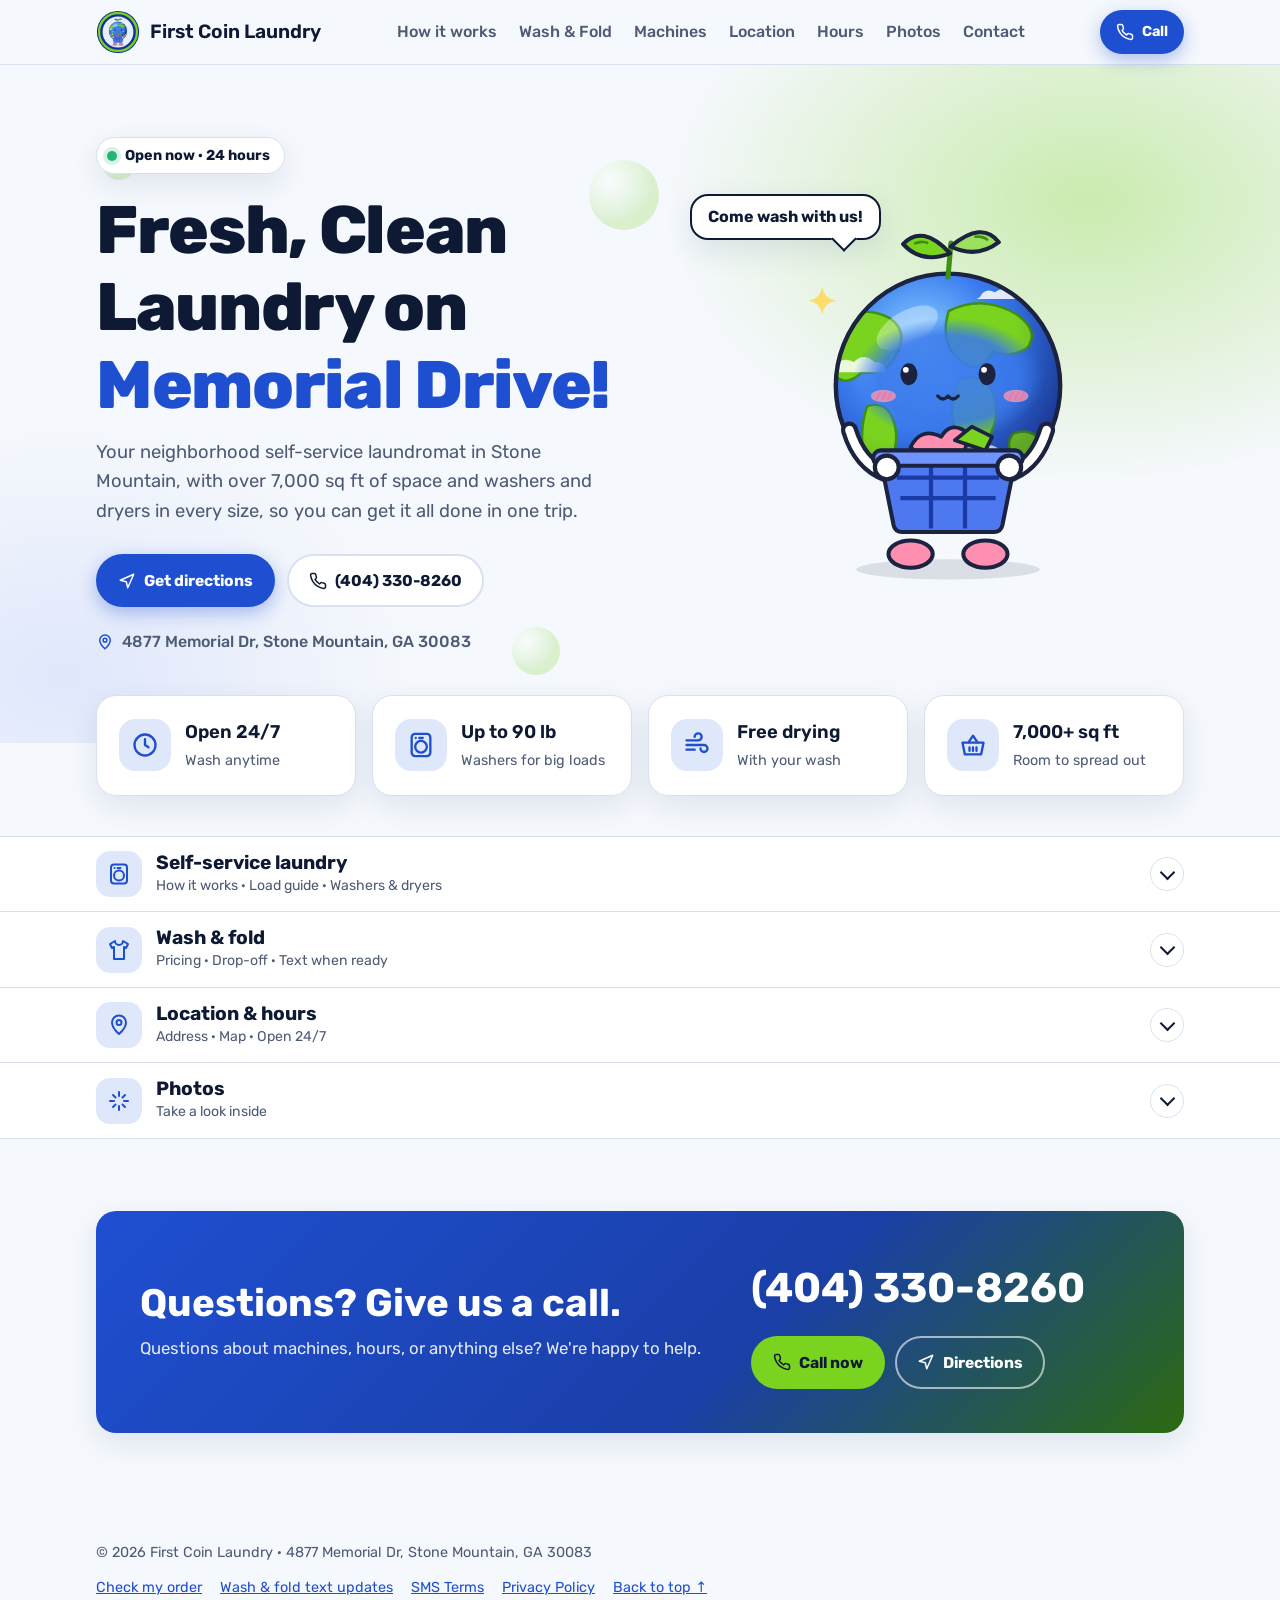
==== index.html @ bd483179 "Group homepage sections into collapsible dropdowns Self-service, wash & fold, location & hours, and " ====
<!DOCTYPE html>
<html lang="en">
<head>
  <meta charset="UTF-8">
  <meta name="viewport" content="width=device-width, initial-scale=1.0">
  <title>First Coin Laundry · Stone Mountain, GA</title>
  <meta name="description" content="First Coin Laundry — self-service laundromat at 4877 Memorial Dr, Stone Mountain, GA 30083. Over 7,000 sq ft with washers from 20 to 90 lb. Open 24/7. Call (404) 330-8260.">
  <meta property="og:title" content="First Coin Laundry · Stone Mountain, GA">
  <meta property="og:description" content="Self-service laundromat on Memorial Drive in Stone Mountain, GA.">
  <meta property="og:type" content="website">
  <meta property="og:image" content="https://copper63546.github.io/FirstCoinLaundry.github.io/images/storefront.jpg">
  <link rel="icon" href="data:image/svg+xml,%3Csvg xmlns='http://www.w3.org/2000/svg' viewBox='0 0 64 64'%3E%3Crect x='6' y='4' width='52' height='56' rx='10' fill='%231f4fd1'/%3E%3Ccircle cx='32' cy='36' r='16' fill='%23fff'/%3E%3Ccircle cx='32' cy='36' r='10' fill='%237ad31f'/%3E%3Ccircle cx='16' cy='13' r='3' fill='%23fff'/%3E%3C/svg%3E">
  <link rel="preconnect" href="https://fonts.googleapis.com">
  <link rel="preconnect" href="https://fonts.gstatic.com" crossorigin>
  <link href="https://fonts.googleapis.com/css2?family=Rubik:wght@400;500;600;700;800&display=swap" rel="stylesheet">

  <!-- Structured data so Google can show address, phone and hours -->
  <script type="application/ld+json">
  {
    "@context": "https://schema.org",
    "@type": "Laundromat",
    "name": "First Coin Laundry",
    "telephone": "+1-404-330-8260",
    "address": {
      "@type": "PostalAddress",
      "streetAddress": "4877 Memorial Dr",
      "addressLocality": "Stone Mountain",
      "addressRegion": "GA",
      "postalCode": "30083",
      "addressCountry": "US"
    },
    "image": "https://copper63546.github.io/FirstCoinLaundry.github.io/images/storefront.jpg",
    "hasMap": "https://www.google.com/maps/search/?api=1&query=First+Coin+Laundry+4877+Memorial+Dr+Stone+Mountain+GA+30083",
    "openingHoursSpecification": [{
      "@type": "OpeningHoursSpecification",
      "dayOfWeek": ["Monday","Tuesday","Wednesday","Thursday","Friday","Saturday","Sunday"],
      "opens": "00:00",
      "closes": "23:59"
    }]
  }
  </script>

  <style>
    :root {
      /* Store colors: royal-blue trim and lime-green walls */
      --bg: #f5f8fc;
      --surface: #ffffff;
      --surface-2: #eef3fb;
      --text: #0e1a33;
      --muted: #4d5b75;
      --primary: #1f4fd1;
      --primary-ink: #ffffff;
      --primary-soft: #dfe7fb;
      --aqua: #7ad31f;
      --lime-ink: #2f6b00;
      --sun: #ffc94d;
      --border: #d9e1ee;
      --shadow: 0 10px 30px rgba(20, 45, 120, 0.10);
      --radius: 20px;
    }
    @media (prefers-color-scheme: dark) {
      :root {
        --bg: #0a1020;
        --surface: #121a2e;
        --surface-2: #17213a;
        --text: #e9eefa;
        --muted: #a1adc6;
        --primary: #6d8dff;
        --primary-ink: #08102a;
        --primary-soft: #1d2a52;
        --aqua: #8fe33a;
        --lime-ink: #a6ee5c;
        --sun: #ffcf66;
        --border: #26314d;
        --shadow: 0 10px 30px rgba(0, 0, 0, 0.35);
      }
    }

    * { box-sizing: border-box; }
    html { scroll-behavior: smooth; }
    body {
      margin: 0;
      font-family: "Rubik", system-ui, -apple-system, "Segoe UI", Roboto, sans-serif;
      background: var(--bg);
      color: var(--text);
      line-height: 1.6;
      -webkit-font-smoothing: antialiased;
    }
    h1, h2, h3 { font-family: "Rubik", system-ui, sans-serif; font-weight: 700; line-height: 1.15; margin: 0; }
    a { color: var(--primary); }
    img { max-width: 100%; display: block; }
    .wrap { max-width: 1120px; margin: 0 auto; padding: 0 16px; }

    /* ---------- Nav ---------- */
    .nav {
      position: sticky; top: 0; z-index: 10;
      background: color-mix(in srgb, var(--bg) 85%, transparent);
      backdrop-filter: blur(10px);
      border-bottom: 1px solid var(--border);
    }
    .nav .wrap { display: flex; align-items: center; justify-content: space-between; height: 64px; gap: 16px; }
    .brand { display: flex; align-items: center; gap: 10px; text-decoration: none; color: var(--text); font-family: "Rubik", system-ui, sans-serif; font-weight: 600; font-size: 1.2rem; }
    .brand svg { width: 44px; height: 44px; flex: none; }
    .nav-links { display: flex; gap: 22px; }
    .nav-links a { color: var(--muted); text-decoration: none; font-weight: 500; }
    .nav-links a:hover { color: var(--primary); }
    @media (max-width: 760px) { .nav-links { display: none; } }

    .btn {
      display: inline-flex; align-items: center; gap: 8px;
      padding: 12px 20px; border-radius: 999px;
      font-weight: 700; text-decoration: none; font-size: 0.98rem;
      transition: transform .15s ease, box-shadow .15s ease, background .15s ease;
      border: 2px solid transparent; white-space: nowrap;
    }
    .btn svg { width: 18px; height: 18px; flex: none; }
    .btn-primary { background: var(--primary); color: var(--primary-ink); box-shadow: 0 6px 18px color-mix(in srgb, var(--primary) 35%, transparent); }
    .btn-primary:hover { transform: translateY(-2px); }
    .btn-ghost { background: var(--surface); color: var(--text); border-color: var(--border); }
    .btn-ghost:hover { border-color: var(--primary); color: var(--primary); }
    .btn-sm { padding: 8px 14px; font-size: 0.9rem; }

    /* ---------- Hero ---------- */
    .hero { position: relative; overflow: hidden; padding: 72px 0 88px; }
    .hero::before {
      content: ""; position: absolute; inset: 0;
      background:
        radial-gradient(600px 400px at 85% 20%, color-mix(in srgb, var(--aqua) 35%, transparent), transparent 70%),
        radial-gradient(500px 360px at 5% 90%, var(--primary-soft), transparent 70%);
      pointer-events: none;
    }
    .hero .wrap { position: relative; display: grid; grid-template-columns: 1.1fr 0.9fr; gap: 40px; align-items: center; }
    @media (max-width: 860px) { .hero .wrap { grid-template-columns: 1fr; } }
    .status {
      display: inline-flex; align-items: center; gap: 8px;
      background: var(--surface); border: 1px solid var(--border);
      padding: 6px 14px 6px 10px; border-radius: 999px;
      font-weight: 700; font-size: 0.9rem; box-shadow: var(--shadow);
    }
    .dot { width: 10px; height: 10px; border-radius: 50%; background: #22b573; box-shadow: 0 0 0 4px rgba(34,181,115,.18); }
    .dot.closed { background: #e5484d; box-shadow: 0 0 0 4px rgba(229,72,77,.18); }
    .hero h1 { font-size: clamp(2.5rem, 6vw, 4.2rem); font-weight: 800; margin: 18px 0 14px; letter-spacing: -0.02em; }
    .hero h1 span { color: var(--primary); }
    .hero p.lead { font-size: 1.15rem; color: var(--muted); max-width: 520px; margin: 0 0 28px; }
    .hero-ctas { display: flex; flex-wrap: wrap; gap: 12px; }
    .hero-addr { margin-top: 22px; color: var(--muted); font-weight: 500; display: flex; align-items: center; gap: 8px; }
    .hero-addr svg { width: 18px; height: 18px; color: var(--primary); flex: none; }

    .bubble { position: absolute; border-radius: 50%; background: radial-gradient(circle at 30% 30%, rgba(255,255,255,.9), color-mix(in srgb, var(--aqua) 40%, transparent) 60%); opacity: .55; animation: float 9s ease-in-out infinite; }
    @keyframes float { 0%,100% { transform: translateY(0); } 50% { transform: translateY(-18px); } }
    @keyframes spin { to { transform: rotate(360deg); } }
    @media (prefers-reduced-motion: reduce) { .bubble { animation: none; } html { scroll-behavior: auto; } }
    .hero-mascot { position: relative; justify-self: center; width: min(340px, 100%); }
    .hero-mascot svg { width: 100%; height: auto; display: block; animation: bob 3.2s ease-in-out infinite; }
    @keyframes bob { 0%, 100% { transform: translateY(0); } 50% { transform: translateY(-8px); } }
    .speech {
      position: absolute; top: -4%; left: -26%;
      background: var(--surface); color: var(--text); border: 2px solid var(--text);
      border-radius: 18px; padding: 8px 16px; font-weight: 700; white-space: nowrap;
      box-shadow: var(--shadow);
    }
    .speech::after {
      content: ""; position: absolute; right: 26px; bottom: -10px; width: 16px; height: 16px;
      background: var(--surface); border-right: 2px solid var(--text); border-bottom: 2px solid var(--text);
      transform: rotate(45deg);
    }
    @media (max-width: 860px) { .hero-mascot { width: 200px; order: -1; margin-top: 28px; } .speech { top: -22px; left: 50%; right: auto; transform: translateX(-10%); font-size: .85rem; padding: 6px 12px; } }
    @media (prefers-reduced-motion: reduce) { .hero-mascot svg { animation: none; } }


    /* ---------- Sections ---------- */
    section { padding: 72px 0; }
    .eyebrow { color: var(--primary); font-weight: 700; text-transform: uppercase; letter-spacing: .1em; font-size: .8rem; }
    .section-head { max-width: 640px; margin-bottom: 36px; }
    .section-head h2 { font-size: clamp(1.9rem, 4vw, 2.6rem); margin-top: 6px; }
    .section-head p { color: var(--muted); margin: 10px 0 0; font-size: 1.05rem; }
    .alt { background: var(--surface-2); }

    .card { background: var(--surface); border: 1px solid var(--border); border-radius: var(--radius); box-shadow: var(--shadow); }

    /* ---------- Feature stats ---------- */
    .stats { display: grid; grid-template-columns: repeat(4, 1fr); gap: 16px; margin-top: -48px; position: relative; z-index: 2; }
    @media (max-width: 860px) { .stats { grid-template-columns: repeat(2, 1fr); } }
    .stat { padding: 22px; display: flex; gap: 14px; align-items: center; }
    .stat .ico { width: 52px; height: 52px; border-radius: 16px; background: var(--primary-soft); color: var(--primary); display: grid; place-items: center; flex: none; }
    .stat .ico svg { width: 28px; height: 28px; }
    .stat b { display: block; font-family: "Rubik", system-ui, sans-serif; font-size: 1.15rem; font-weight: 600; }
    .stat span { color: var(--muted); font-size: .9rem; }
    @media (max-width: 480px) { .stat { flex-direction: column; align-items: flex-start; padding: 18px; } }

    /* ---------- How it works ---------- */
    .steps { display: grid; grid-template-columns: repeat(4, 1fr); gap: 18px; counter-reset: step; }
    @media (max-width: 860px) { .steps { grid-template-columns: repeat(2, 1fr); } }
    @media (max-width: 480px) { .steps { grid-template-columns: 1fr; } }
    .step { padding: 26px 22px; position: relative; }
    .step::before {
      counter-increment: step; content: counter(step);
      position: absolute; top: 18px; right: 20px;
      font-family: "Rubik", system-ui, sans-serif; font-size: 2.6rem; font-weight: 700;
      color: var(--primary-soft);
    }
    .step .ico { width: 56px; height: 56px; border-radius: 50%; background: var(--primary); color: var(--primary-ink); display: grid; place-items: center; margin-bottom: 16px; }
    .step .ico svg { width: 28px; height: 28px; }
    .step h3 { font-size: 1.25rem; margin-bottom: 6px; }
    .step p { margin: 0; color: var(--muted); }

    /* ---------- Machines ---------- */
    .machines { display: grid; grid-template-columns: repeat(5, minmax(0, 1fr)); gap: 16px; }
    @media (max-width: 1000px) { .machines { grid-template-columns: repeat(3, minmax(0, 1fr)); } }
    @media (max-width: 620px) { .machines { grid-template-columns: repeat(2, minmax(0, 1fr)); } }
    .machine { padding: 18px 16px 20px; display: flex; flex-direction: column; gap: 10px; }
    .machine .pic { height: 150px; display: grid; place-items: end center; background: radial-gradient(closest-side at 50% 100%, var(--primary-soft), transparent); border-radius: 14px; }
    .machine .pic img { max-height: 140px; width: auto; filter: drop-shadow(0 8px 10px rgba(14, 26, 51, .18)); }
    .size { font-size: 1.9rem; font-weight: 800; line-height: 1; letter-spacing: -0.02em; }
    .size small { font-size: .95rem; font-weight: 600; color: var(--muted); letter-spacing: 0; margin-left: 2px; }
    .machine h3 { font-size: 1.05rem; }
    .model { color: var(--muted); font-size: .82rem; }
    .meter { height: 8px; border-radius: 999px; background: var(--surface-2); overflow: hidden; }
    .meter span { display: block; height: 100%; border-radius: inherit; background: linear-gradient(90deg, var(--primary), var(--aqua)); }
    .machine p { margin: 0; color: var(--muted); font-size: .9rem; }
    .sub-head { display: flex; align-items: baseline; gap: 12px; flex-wrap: wrap; margin: 40px 0 16px; }
    .sub-head h3 { font-size: 1.4rem; }
    .sub-head p { margin: 0; color: var(--muted); }
    .dryers { display: grid; grid-template-columns: repeat(2, minmax(0, 1fr)); gap: 16px; }
    @media (max-width: 620px) { .dryers { grid-template-columns: minmax(0, 1fr); } }
    .dryer { padding: 18px 20px; display: flex; align-items: center; gap: 20px; }
    .dryer img { height: 150px; width: auto; flex: none; filter: drop-shadow(0 8px 10px rgba(14, 26, 51, .18)); }
    .dryer > div { display: flex; flex-direction: column; gap: 8px; min-width: 0; }
    .dryer p { margin: 0; color: var(--muted); font-size: .92rem; }
    .credit { color: var(--muted); font-size: .8rem; margin-top: 18px; }

    /* ---------- Load guide ---------- */
    .load-guide { margin-top: 22px; padding: 26px; display: grid; grid-template-columns: minmax(0, 1fr) minmax(0, 1.35fr); gap: 28px; align-items: center; border-left: 6px solid #f0a020; }
    @media (max-width: 860px) { .load-guide { grid-template-columns: minmax(0, 1fr); } }
    .lg-warn { display: inline-flex; align-items: center; gap: 8px; font-weight: 700; font-size: .8rem; letter-spacing: .1em; text-transform: uppercase; color: var(--text); background: color-mix(in srgb, #f0a020 22%, var(--surface)); border-radius: 999px; padding: 4px 12px 4px 8px; }
    .lg-warn svg { width: 20px; height: 20px; }
    .load-guide h3 { font-size: 1.45rem; margin: 12px 0 8px; }
    .load-guide p { margin: 0; color: var(--muted); }
    .lg-legend { list-style: none; padding: 0; margin: 14px 0 0; display: flex; flex-direction: column; gap: 6px; font-weight: 500; }
    .lg-legend li { display: flex; align-items: center; gap: 10px; }
    .lg-legend .sw { width: 22px; height: 0; border-top: 3px dashed; flex: none; }
    .lg-legend .sw.best { border-color: #22a55b; }
    .lg-legend .sw.max { border-color: #f0a020; }
    .lg-drums { display: grid; grid-template-columns: repeat(3, minmax(0, 1fr)); gap: 14px; }
    .lg-drum { margin: 0; display: flex; flex-direction: column; align-items: center; gap: 10px; text-align: center; }
    .lg-drum svg { width: 100%; max-width: 150px; height: auto; }
    .lg-drum figcaption b { display: block; font-size: 1.05rem; }
    .lg-drum figcaption span { color: var(--muted); font-size: .9rem; }
    .lg-drum.best b { color: #1c8a4c; }
    .lg-drum.max b { color: #b8730a; }
    .lg-drum.over b { color: #d93a3f; }
    @media (prefers-color-scheme: dark) { .lg-drum.best b { color: #4fd18a; } .lg-drum.max b { color: #ffbf4d; } .lg-drum.over b { color: #ff7a7e; } }

    /* ---------- Wash & fold ---------- */
    .wf { display: grid; grid-template-columns: minmax(0, 1fr) minmax(0, 1fr); gap: 22px; align-items: start; }
    @media (max-width: 860px) { .wf { grid-template-columns: minmax(0, 1fr); } }
    .wf-price { padding: 28px; display: flex; flex-direction: column; gap: 20px; border-top: 6px solid var(--aqua); }
    .wf-main { display: flex; align-items: center; gap: 14px; }
    .wf-big { font-size: clamp(3.4rem, 8vw, 4.6rem); font-weight: 800; line-height: 1; color: var(--primary); letter-spacing: -0.03em; }
    .wf-unit { color: var(--muted); font-weight: 600; line-height: 1.3; }
    .wf-list { list-style: none; margin: 0; padding: 0; display: flex; flex-direction: column; gap: 12px; }
    .wf-list li { display: flex; flex-direction: column; padding-left: 16px; border-left: 3px solid var(--primary-soft); }
    .wf-list b { font-size: 1.15rem; }
    .wf-list span { color: var(--muted); font-size: .95rem; }
    .wf-example { background: var(--surface-2); border-radius: 14px; padding: 14px 16px; }
    .wf-example small { display: block; font-size: .72rem; font-weight: 700; letter-spacing: .1em; text-transform: uppercase; color: var(--muted); margin-bottom: 6px; }
    .wf-rows div { display: flex; justify-content: space-between; gap: 12px; padding: 6px 0; border-bottom: 1px dashed var(--border); font-variant-numeric: tabular-nums; }
    .wf-rows div:last-child { border-bottom: 0; }
    .wf-rows span { color: var(--muted); }
    .wf-side { display: flex; flex-direction: column; gap: 14px; }
    .wf-step { padding: 18px 20px; display: flex; gap: 16px; align-items: flex-start; }
    .wf-step .ico { width: 48px; height: 48px; border-radius: 14px; background: var(--primary-soft); color: var(--primary); display: grid; place-items: center; flex: none; }
    .wf-step .ico svg { width: 24px; height: 24px; }
    .wf-step h3 { font-size: 1.1rem; margin-bottom: 4px; }
    .wf-step p { margin: 0; color: var(--muted); }
    .wf-sms { border-left: 6px solid var(--aqua); }
    .wf-step a { font-weight: 600; white-space: nowrap; }

    /* ---------- Location ---------- */
    .loc { display: grid; grid-template-columns: 0.85fr 1.15fr; gap: 22px; }
    @media (max-width: 860px) { .loc { grid-template-columns: 1fr; } }
    .loc-info { padding: 28px; display: flex; flex-direction: column; gap: 20px; }
    .loc-row { display: flex; gap: 14px; align-items: flex-start; }
    .loc-row .ico { width: 44px; height: 44px; border-radius: 14px; background: var(--primary-soft); color: var(--primary); display: grid; place-items: center; flex: none; }
    .loc-row .ico svg { width: 22px; height: 22px; }
    .loc-row small { display: block; color: var(--muted); font-weight: 700; text-transform: uppercase; letter-spacing: .08em; font-size: .72rem; }
    .loc-row strong { font-size: 1.05rem; }
    .loc-row a { text-decoration: none; }
    .loc-actions { display: flex; flex-wrap: wrap; gap: 10px; margin-top: auto; }
    .map { overflow: hidden; min-height: 380px; padding: 0; position: relative; }
    .map iframe { width: 100%; height: 100%; min-height: 380px; border: 0; display: block; }

    /* ---------- Hours ---------- */
    .hours-grid { display: grid; grid-template-columns: 0.9fr 1.1fr; gap: 22px; align-items: stretch; }
    @media (max-width: 860px) { .hours-grid { grid-template-columns: 1fr; } }
    .clock-card { padding: 32px; display: flex; flex-direction: column; align-items: center; justify-content: center; text-align: center; gap: 14px; }
    .clock-card svg { width: 170px; height: 170px; }
    .clock-card h3 { font-size: 1.8rem; }
    .clock-card p { margin: 0; color: var(--muted); }
    .hours-list { padding: 12px 28px; }
    .hours-list table { width: 100%; border-collapse: collapse; }
    .hours-list td { padding: 14px 4px; border-bottom: 1px solid var(--border); }
    .hours-list tr:last-child td { border-bottom: 0; }
    .hours-list td:last-child { text-align: right; font-weight: 700; }
    .hours-list tr.today td { color: var(--primary); }
    .hours-list tr.today td:first-child::after { content: "Today"; margin-left: 10px; font-size: .72rem; font-weight: 700; background: var(--primary-soft); color: var(--primary); padding: 2px 8px; border-radius: 999px; vertical-align: 2px; }
    .note { color: var(--muted); font-size: .9rem; margin-top: 14px; }

    /* ---------- Gallery ---------- */
    .gallery { display: grid; grid-template-columns: repeat(4, 1fr); grid-auto-rows: 200px; gap: 14px; }
    .gallery figure { margin: 0; position: relative; overflow: hidden; border-radius: var(--radius); border: 1px solid var(--border); background: var(--surface); }
    .gallery figure.big { grid-column: span 2; grid-row: span 2; }
    .gallery figure.wide { grid-column: span 2; }
    .gallery figure.full { grid-column: 1 / -1; grid-row: span 2; }
    @media (max-width: 760px) {
      .gallery { grid-template-columns: repeat(2, 1fr); grid-auto-rows: 160px; }
      .gallery figure.big { grid-column: span 2; grid-row: span 2; }
      .gallery figure.full { grid-row: span 1; }
    }
    .gallery img { position: absolute; inset: 0; width: 100%; height: 100%; object-fit: cover; }
    .gallery figcaption {
      position: absolute; left: 12px; bottom: 12px;
      background: color-mix(in srgb, var(--surface) 88%, transparent);
      backdrop-filter: blur(6px);
      padding: 5px 12px; border-radius: 999px; font-weight: 700; font-size: .85rem;
    }
    .gallery img { transition: transform .4s ease; }
    .gallery figure:hover img { transform: scale(1.04); }

    /* ---------- Contact ---------- */
    .contact { padding: 44px; display: grid; grid-template-columns: 1.2fr 0.8fr; gap: 28px; align-items: center;
      background: linear-gradient(135deg, #1f4fd1, #1a3fa8 60%, #2c6a10);
      color: #fff; border: 0; }
    .contact h2 { font-size: clamp(1.8rem, 4vw, 2.4rem); }
    .contact p { color: rgba(255,255,255,.88); margin: 10px 0 0; font-size: 1.05rem; }
    .contact .phone { font-family: "Rubik", system-ui, sans-serif; font-size: clamp(1.8rem, 5vw, 2.6rem); font-weight: 700; color: #fff; text-decoration: none; display: block; margin-bottom: 14px; }
    .contact .btn-light { background: #7ad31f; color: #0e1a33; }
    .contact .btn-outline { border-color: rgba(255,255,255,.6); color: #fff; }
    .contact .btn-outline:hover { background: rgba(255,255,255,.12); }
    .contact-ctas { display: flex; flex-wrap: wrap; gap: 10px; }
    @media (max-width: 760px) { .contact { grid-template-columns: 1fr; padding: 30px 22px; } }

    /* ---------- Dropdown groups ---------- */
    .groups { margin-top: 40px; border-bottom: 1px solid var(--border); }
    .group { border-top: 1px solid var(--border); scroll-margin-top: 64px; }
    .group > summary {
      list-style: none; cursor: pointer; user-select: none;
      position: sticky; top: 64px; z-index: 5;
      background: color-mix(in srgb, var(--surface) 94%, transparent);
      backdrop-filter: blur(10px);
    }
    .group > summary::-webkit-details-marker { display: none; }
    .group > summary .wrap { display: flex; align-items: center; gap: 14px; padding-top: 14px; padding-bottom: 14px; }
    .group[open] > summary { border-bottom: 1px solid var(--border); }
    .g-ico { width: 46px; height: 46px; border-radius: 14px; background: var(--primary-soft); color: var(--primary); display: grid; place-items: center; flex: none; }
    .g-ico svg { width: 24px; height: 24px; }
    .g-txt { flex: 1; min-width: 0; display: flex; flex-direction: column; }
    .g-txt b { font-size: 1.2rem; line-height: 1.25; }
    .g-txt small { color: var(--muted); font-size: .88rem; }
    .chev { width: 34px; height: 34px; border-radius: 50%; border: 1px solid var(--border); display: grid; place-items: center; flex: none; transition: transform .2s ease, background .2s ease; }
    .chev::before { content: ""; width: 9px; height: 9px; border-right: 2.5px solid var(--text); border-bottom: 2.5px solid var(--text); transform: translateY(-2px) rotate(45deg); }
    .group[open] .chev { transform: rotate(180deg); background: var(--primary-soft); }
    .group > summary:hover .g-txt b { color: var(--primary); }
    .group > summary:focus-visible { outline: 3px solid var(--primary); outline-offset: -3px; }
    .group section { padding: 48px 0; scroll-margin-top: 140px; }
    .group section + section { padding-top: 0; }
    .group section.alt + section, .group section + section.alt { padding-top: 48px; }

    /* ---------- Phone menu ---------- */
    .menu { position: relative; display: none; }
    .menu > summary { list-style: none; cursor: pointer; }
    .menu > summary::-webkit-details-marker { display: none; }
    .menu-list {
      position: absolute; right: 0; top: calc(100% + 10px); width: min(260px, calc(100vw - 32px));
      background: var(--surface); border: 1px solid var(--border); border-radius: 16px; box-shadow: var(--shadow);
      padding: 8px; display: flex; flex-direction: column;
    }
    .menu-list a { padding: 12px 14px; border-radius: 10px; color: var(--text); text-decoration: none; font-weight: 600; }
    .menu-list a:hover, .menu-list a:focus-visible { background: var(--primary-soft); color: var(--primary); }
    .menu-list hr { border: 0; border-top: 1px solid var(--border); margin: 6px 0; }
    .nav-right { display: flex; align-items: center; gap: 8px; }
    @media (max-width: 760px) {
      .menu { display: block; }
      .brand { font-size: 1.05rem; }
      .brand svg { width: 38px; height: 38px; }
    }
    @media (max-width: 380px) { .brand-name { display: none; } }

    footer { padding: 36px 0 48px; color: var(--muted); font-size: .9rem; }
    footer .wrap { display: flex; flex-wrap: wrap; justify-content: space-between; gap: 12px; }
    .foot-links { display: flex; flex-wrap: wrap; gap: 8px 18px; }
  </style>
</head>
<body>

  <!-- Shared icons -->
  <svg width="0" height="0" style="position:absolute" aria-hidden="true">
    <symbol id="i-pin" viewBox="0 0 24 24" fill="none" stroke="currentColor" stroke-width="2" stroke-linecap="round" stroke-linejoin="round"><path d="M12 21s-7-6.2-7-11.5A7 7 0 0 1 19 9.5C19 14.8 12 21 12 21z"/><circle cx="12" cy="9.5" r="2.5"/></symbol>
    <symbol id="i-phone" viewBox="0 0 24 24" fill="none" stroke="currentColor" stroke-width="2" stroke-linecap="round" stroke-linejoin="round"><path d="M22 16.9v3a2 2 0 0 1-2.2 2 19.8 19.8 0 0 1-8.6-3.1 19.5 19.5 0 0 1-6-6A19.8 19.8 0 0 1 2.1 4.2 2 2 0 0 1 4.1 2h3a2 2 0 0 1 2 1.7c.1 1 .4 1.9.7 2.8a2 2 0 0 1-.5 2.1L8 9.9a16 16 0 0 0 6 6l1.3-1.3a2 2 0 0 1 2.1-.4c.9.3 1.8.6 2.8.7a2 2 0 0 1 1.7 2z"/></symbol>
    <symbol id="i-clock" viewBox="0 0 24 24" fill="none" stroke="currentColor" stroke-width="2" stroke-linecap="round" stroke-linejoin="round"><circle cx="12" cy="12" r="9"/><path d="M12 7v5l3 2"/></symbol>
    <symbol id="i-nav" viewBox="0 0 24 24" fill="none" stroke="currentColor" stroke-width="2" stroke-linecap="round" stroke-linejoin="round"><path d="M3 11l18-8-8 18-2-8-8-2z"/></symbol>
    <symbol id="i-washer" viewBox="0 0 24 24" fill="none" stroke="currentColor" stroke-width="2" stroke-linecap="round" stroke-linejoin="round"><rect x="4" y="2.5" width="16" height="19" rx="3"/><circle cx="12" cy="13.5" r="5"/><path d="M7.5 6h.01M10.5 6h3"/></symbol>
    <symbol id="i-wind" viewBox="0 0 24 24" fill="none" stroke="currentColor" stroke-width="2" stroke-linecap="round" stroke-linejoin="round"><path d="M3 8h10a3 3 0 1 0-3-3M3 12h15a3 3 0 1 1-3 3M3 16h7"/></symbol>
    <symbol id="i-car" viewBox="0 0 24 24" fill="none" stroke="currentColor" stroke-width="2" stroke-linecap="round" stroke-linejoin="round"><path d="M5 17h14M5 17a2 2 0 1 1-4 0v-4l2.5-6h17L23 13v4a2 2 0 1 1-4 0M5 17h0M19 17h0"/><circle cx="6" cy="17" r="2"/><circle cx="18" cy="17" r="2"/></symbol>
    <symbol id="i-basket" viewBox="0 0 24 24" fill="none" stroke="currentColor" stroke-width="2" stroke-linecap="round" stroke-linejoin="round"><path d="M3 10h18l-2 10H5L3 10zM8 10l4-6 4 6M9 14v3M12 14v3M15 14v3"/></symbol>
    <symbol id="i-coin" viewBox="0 0 24 24" fill="none" stroke="currentColor" stroke-width="2" stroke-linecap="round" stroke-linejoin="round"><circle cx="12" cy="12" r="9"/><path d="M14.5 9a2.5 2 0 0 0-2.5-1.5c-1.4 0-2.5.8-2.5 2s1.1 1.7 2.5 2 2.5.8 2.5 2-1.1 2-2.5 2A2.5 2 0 0 1 9.5 15M12 6v1.5M12 16.5V18"/></symbol>
    <symbol id="i-shirt" viewBox="0 0 24 24" fill="none" stroke="currentColor" stroke-width="2" stroke-linecap="round" stroke-linejoin="round"><path d="M8 3 3 6l2 4 2-1v12h10V9l2 1 2-4-5-3a4 4 0 0 1-8 0z"/></symbol>
    <symbol id="i-sparkle" viewBox="0 0 24 24" fill="none" stroke="currentColor" stroke-width="2" stroke-linecap="round" stroke-linejoin="round"><path d="M12 3v4M12 17v4M3 12h4M17 12h4M6 6l2.5 2.5M15.5 15.5 18 18M6 18l2.5-2.5M15.5 8.5 18 6"/></symbol>
  </svg>

  <!-- Earth-chan mascot (logo badge + hero) -->
  <svg width="0" height="0" style="position:absolute" aria-hidden="true">
    <defs>
    <radialGradient id="ocean" cx=".38" cy=".32" r=".8"><stop offset="0" stop-color="#8fd8ff"/><stop offset=".45" stop-color="#3a7cf0"/><stop offset="1" stop-color="#16339e"/></radialGradient>
<radialGradient id="shade" cx=".3" cy=".25" r=".9"><stop offset=".55" stop-color="#0a1440" stop-opacity="0"/><stop offset="1" stop-color="#0a1440" stop-opacity=".38"/></radialGradient>
<radialGradient id="faceZone"><stop offset="0" stop-color="#3f7fef" stop-opacity=".95"/><stop offset=".72" stop-color="#3a78ea" stop-opacity=".85"/><stop offset="1" stop-color="#3a78ea" stop-opacity="0"/></radialGradient>
<linearGradient id="gold" x1="0" y1="0" x2="1" y2="1"><stop offset="0" stop-color="#fff0a8"/><stop offset=".5" stop-color="#ffc93c"/><stop offset="1" stop-color="#e59a12"/></linearGradient>
    <path id="spark" d="M0 -9 Q1.2 -1.2 9 0 Q1.2 1.2 0 9 Q-1.2 1.2 -9 0 Q-1.2 -1.2 0 -9 Z"/>
    <clipPath id="globeClip"><circle cx="70" cy="70" r="66"/></clipPath>
    <g id="land">
      <path d="M8 38 q15 -18 35 -8 q12 8 4 22 q-6 12 -20 10 q-10 10 -18 0 q-8 -12 -1 -24z"/>
      <path d="M30 82 q12 -4 16 10 q4 14 -6 30 q-6 8 -10 -4 q-6 -18 0 -36z"/>
      <path d="M78 26 q20 -10 40 2 q14 10 6 20 q-10 6 -20 2 q-8 14 -18 6 q-14 -10 -8 -30z"/>
      <path d="M84 66 q14 -4 20 8 q6 16 -6 32 q-8 8 -14 -4 q-8 -18 0 -36z"/>
      <path d="M116 98 q12 -4 16 6 q-2 10 -14 8 q-8 -6 -2 -14z"/>
    </g>
    <g id="clouds" fill="#ffffff" opacity=".85">
      <path d="M14 60 q4 -8 12 -4 q6 -6 12 0 q8 0 6 6 h-30 q-4 0 0 -2z"/>
      <path d="M88 112 q4 -8 12 -4 q6 -6 12 0 q8 0 6 6 h-30 q-4 0 0 -2z"/>
      <path d="M100 18 q3 -6 9 -3 q5 -4 9 0 q6 0 4 4 h-22 q-3 0 0 -1z"/>
    </g>
    </defs>
    <symbol id="blush" viewBox="0 0 24 12">
    <ellipse cx="12" cy="6" rx="11" ry="5.5" fill="#ff9ab5" opacity=".75"/>
    <path d="M6 9 L9 3 M11 9 L14 3 M16 9 L19 3" stroke="#ff6f96" stroke-width="1.4" stroke-linecap="round"/>
  </symbol>
    <symbol id="globe" viewBox="0 0 140 140">
    <circle cx="70" cy="70" r="66" fill="url(#ocean)"/>
    <g clip-path="url(#globeClip)">
      <g fill="#7ad31f" stroke="#3f8f14" stroke-width="1.5">
        <animateTransform attributeName="transform" type="translate" from="0 0" to="-140 0" dur="24s" repeatCount="indefinite"/>
        <use href="#land"/><use href="#land" x="140"/>
      </g>
      <g>
        <animateTransform attributeName="transform" type="translate" from="0 0" to="-140 0" dur="16s" repeatCount="indefinite"/>
        <use href="#clouds"/><use href="#clouds" x="140"/>
      </g>
      <circle cx="70" cy="70" r="66" fill="url(#shade)"/>
    </g>
    <ellipse cx="46" cy="36" rx="20" ry="10" fill="#ffffff" opacity=".35" transform="rotate(-30 46 36)"/>
    <circle cx="70" cy="70" r="66" fill="none" stroke="#1b2340" stroke-width="2.6"/>
  </symbol>
    <symbol id="e-chan" viewBox="0 0 200 220">
    <ellipse cx="100" cy="212" rx="54" ry="6" fill="#1b2340" opacity=".12"/>
    <g fill="#ffd84d">
      <use href="#spark" transform="translate(26 54) scale(.9)"><animate attributeName="opacity" values="0;1;0" dur="2.2s" repeatCount="indefinite"/></use>
      <use href="#spark" transform="translate(178 70) scale(.7)"><animate attributeName="opacity" values="1;0;1" dur="2.6s" repeatCount="indefinite"/></use>
    </g>
    <ellipse cx="78" cy="203" rx="13" ry="8" fill="#ff8fb1" stroke="#1b2340" stroke-width="2.4"/>
    <ellipse cx="122" cy="203" rx="13" ry="8" fill="#ff8fb1" stroke="#1b2340" stroke-width="2.4"/>
    <use href="#globe" x="30" y="34" width="140" height="140"/>
    <!-- little sprout -->
    <g><animateTransform attributeName="transform" type="rotate" values="-6 100 40;6 100 40;-6 100 40" dur="2.4s" repeatCount="indefinite"/>
      <path d="M100 40 V20" stroke="#3f8f14" stroke-width="3" stroke-linecap="round"/>
      <path d="M100 26 q-18 -16 -28 -3 q12 11 28 3z" fill="#7ad31f" stroke="#1b2340" stroke-width="2.4" stroke-linejoin="round"/>
      <path d="M100 22 q17 -17 28 -5 q-12 11 -28 5z" fill="#9be15d" stroke="#1b2340" stroke-width="2.4" stroke-linejoin="round"/>
      <path d="M86 21 q-4 -1 -7 1 M114 15 q4 -1 7 1" stroke="#3f8f14" stroke-width="1.6" stroke-linecap="round"/>
    </g>
    <ellipse cx="100" cy="100" rx="56" ry="36" fill="url(#faceZone)"/>
    <!-- face -->
    <ellipse cx="77" cy="97.2" rx="5" ry="6.5" fill="#1b2340"/><circle cx="75.2" cy="94.6" r="1.7" fill="#ffffff"/>
    <ellipse cx="123" cy="97.2" rx="5" ry="6.5" fill="#1b2340"/><circle cx="121.2" cy="94.6" r="1.7" fill="#ffffff"/>
    <use href="#blush" x="54" y="106" width="16" height="8"/><use href="#blush" x="132" y="106" width="16" height="8"/>
    <path d="M94 110 q3 3.5 6 0 q3 3.5 6 0" fill="none" stroke="#1b2340" stroke-width="2" stroke-linecap="round" stroke-linejoin="round"/>
    <!-- arms + laundry basket -->
    <path d="M42 130 Q48 150 64 156" fill="none" stroke="#1b2340" stroke-width="10" stroke-linecap="round"/>
    <path d="M42 130 Q48 150 64 156" fill="none" stroke="#ffffff" stroke-width="5" stroke-linecap="round"/>
    <path d="M158 130 Q152 150 136 156" fill="none" stroke="#1b2340" stroke-width="10" stroke-linecap="round"/>
    <path d="M158 130 Q152 150 136 156" fill="none" stroke="#ffffff" stroke-width="5" stroke-linecap="round"/>
    <path d="M78 140 q6 -12 18 -6 q6 -10 16 -2 l-2 10 h-30 z" fill="#ff8fb1" stroke="#1b2340" stroke-width="2.2" stroke-linejoin="round"/>
    <path d="M104 136 l10 -8 l12 6 l-4 8 z" fill="#7ad31f" stroke="#1b2340" stroke-width="2.2" stroke-linejoin="round"/>
    <path d="M60 146 H140 L132 186 Q131 190 127 190 H73 Q69 190 68 186 Z" fill="#4d78f0" stroke="#1b2340" stroke-width="2.4" stroke-linejoin="round"/>
    <path d="M70 158 H130 M72 170 H128 M90 148 V188 M110 148 V188" stroke="#1a3aa8" stroke-width="2.5"/>
    <rect x="56" y="142" width="88" height="9" rx="4.5" fill="#6f94ff" stroke="#1b2340" stroke-width="2.4"/>
    <circle cx="64" cy="152" r="7" fill="#ffffff" stroke="#1b2340" stroke-width="2.5"/>
    <circle cx="136" cy="152" r="7" fill="#ffffff" stroke="#1b2340" stroke-width="2.5"/>
  </symbol>
    <symbol id="mini-badge" viewBox="0 0 200 200">
      <circle cx="100" cy="100" r="96" fill="#14309a"/>
      <circle cx="100" cy="100" r="86" fill="none" stroke="#7ad31f" stroke-width="10"/>
      <circle cx="100" cy="100" r="70" fill="#e6efff"/>
      <svg x="38" y="30" width="124" height="136" viewBox="0 0 200 220"><use href="#e-chan"/></svg>
    </symbol>
  </svg>


  <header class="nav">
    <div class="wrap">
      <a class="brand" href="#top" aria-label="First Coin Laundry home">
        <svg viewBox="0 0 200 200" aria-hidden="true"><use href="#mini-badge"/></svg>
        <span class="brand-name">First Coin Laundry</span>
      </a>
      <nav class="nav-links" aria-label="Sections">
        <a href="#how">How it works</a>
        <a href="#wash-fold">Wash &amp; Fold</a>
        <a href="#machines">Machines</a>
        <a href="#location">Location</a>
        <a href="#hours">Hours</a>
        <a href="#photos">Photos</a>
        <a href="#contact">Contact</a>
      </nav>
      <div class="nav-right">
        <details class="menu">
          <summary class="btn btn-ghost btn-sm" aria-label="Open menu">Menu ▾</summary>
          <nav class="menu-list" aria-label="Menu">
            <a href="#g-self">Self-service laundry</a>
            <a href="#g-wf">Wash &amp; fold</a>
            <a href="#g-visit">Location &amp; hours</a>
            <a href="#g-photos">Photos</a>
            <a href="#contact">Contact</a>
            <hr>
            <a href="status.html">Check my order</a>
          </nav>
        </details>
        <a class="btn btn-primary btn-sm" href="tel:+14043308260"><svg><use href="#i-phone"/></svg>Call</a>
      </div>
    </div>
  </header>

  <main id="top">
    <!-- ================= HERO ================= -->
    <section class="hero">
      <span class="bubble" style="width:70px;height:70px;left:46%;top:14%"></span>
      <span class="bubble" style="width:34px;height:34px;left:8%;top:12%;animation-delay:-3s"></span>
      <span class="bubble" style="width:48px;height:48px;left:40%;bottom:10%;animation-delay:-6s"></span>
      <div class="wrap">
        <div>
          <span class="status"><span class="dot" id="statusDot"></span><span id="statusText">Open 24 hours</span></span>
          <h1>Fresh, Clean Laundry on <span>Memorial Drive!</span></h1>
          <p class="lead">Your neighborhood self-service laundromat in Stone Mountain, with over 7,000 sq ft of space and washers and dryers in every size, so you can get it all done in one trip.</p>
          <div class="hero-ctas">
            <a class="btn btn-primary" href="https://www.google.com/maps/dir/?api=1&destination=First+Coin+Laundry+4877+Memorial+Dr+Stone+Mountain+GA+30083" target="_blank" rel="noopener"><svg><use href="#i-nav"/></svg>Get directions</a>
            <a class="btn btn-ghost" href="tel:+14043308260"><svg><use href="#i-phone"/></svg>(404) 330-8260</a>
          </div>
          <div class="hero-addr"><svg><use href="#i-pin"/></svg>4877 Memorial Dr, Stone Mountain, GA 30083</div>
        </div>

        <div class="hero-mascot">
          <svg viewBox="0 0 200 220" role="img" aria-label="Earth-chan, the First Coin Laundry mascot, carrying a basket of laundry"><use href="#e-chan"/></svg>
          <span class="speech">Come wash with us!</span>
        </div>
      </div>
    </section>

    <!-- ================= QUICK STATS ================= -->
    <div class="wrap">
      <div class="stats">
        <div class="card stat"><div class="ico"><svg><use href="#i-clock"/></svg></div><div><b id="statHours">Open 24/7</b><span>Wash anytime</span></div></div>
        <div class="card stat"><div class="ico"><svg><use href="#i-washer"/></svg></div><div><b>Up to 90 lb</b><span>Washers for big loads</span></div></div>
        <div class="card stat"><div class="ico"><svg><use href="#i-wind"/></svg></div><div><b>Free drying</b><span>With your wash</span></div></div>
        <div class="card stat"><div class="ico"><svg><use href="#i-basket"/></svg></div><div><b>7,000+ sq ft</b><span>Room to spread out</span></div></div>
      </div>
    </div>

    <div class="groups">
    <!-- ================= GROUP: SELF-SERVICE ================= -->
    <details class="group" id="g-self">
      <summary><div class="wrap">
        <span class="g-ico"><svg><use href="#i-washer"/></svg></span>
        <span class="g-txt"><b>Self-service laundry</b><small>How it works · Load guide · Washers &amp; dryers</small></span>
        <span class="chev" aria-hidden="true"></span>
      </div></summary>

    <!-- ================= HOW IT WORKS ================= -->
    <section id="how">
      <div class="wrap">
        <div class="section-head">
          <div class="eyebrow">How it works</div>
          <h2>Laundry day in four easy steps</h2>
          <p>Bring your clothes and detergent. We supply the machines.</p>
        </div>
        <div class="steps">
          <div class="card step"><div class="ico"><svg><use href="#i-basket"/></svg></div><h3>Load</h3><p>Pick a washer that fits your load. Fill it only up to 2/3 full, and half full is best.</p></div>
          <div class="card step"><div class="ico"><svg><use href="#i-coin"/></svg></div><h3>Pay &amp; wash</h3><p>Choose your cycle, start the machine, and relax while it runs. Need quarters or cash? We have a quarter machine and an ATM on site.</p></div>
          <div class="card step"><div class="ico"><svg><use href="#i-wind"/></svg></div><h3>Dry</h3><p>Move everything to a dryer. Drying is free with your wash.</p></div>
          <div class="card step"><div class="ico"><svg><use href="#i-shirt"/></svg></div><h3>Fold &amp; go</h3><p>Use our folding tables and head home with fresh, clean laundry.</p></div>
        </div>
        <div class="card load-guide">
          <div class="lg-text">
            <div class="lg-warn"><svg viewBox="0 0 24 24" aria-hidden="true"><path d="M12 3 2 21h20L12 3z" fill="#f0a020" stroke="#1b2340" stroke-width="1.6" stroke-linejoin="round"/><path d="M12 10v5" stroke="#1b2340" stroke-width="2.2" stroke-linecap="round"/><circle cx="12" cy="18" r="1.3" fill="#1b2340"/></svg>Caution</div>
            <h3>Don't overload the washer</h3>
            <p>Clothes need room to tumble. An overloaded washer doesn't clean well, can leave soap behind, and is hard on the machine. If it's too full, split it into two loads or use a bigger washer.</p>
            <ul class="lg-legend">
              <li><span class="sw best"></span>Half full: best clean</li>
              <li><span class="sw max"></span>2/3 full: the most you should load</li>
            </ul>
          </div>
          <div class="lg-drums">
            <figure class="lg-drum best"><svg viewBox="0 0 120 120" aria-hidden="true">
              <defs>
                <clipPath id="lg-glass1"><circle cx="60" cy="60" r="44"/></clipPath>
                <clipPath id="lg-fill1"><rect x="0" y="60.0" width="120" height="60.0"/></clipPath>
              </defs>
              <circle cx="60" cy="60" r="56" fill="#dbe2ec" stroke="#1b2340" stroke-width="3"/>
              <circle cx="60" cy="60" r="44" fill="#eaf6ff"/>
              <g clip-path="url(#lg-glass1)"><g clip-path="url(#lg-fill1)"><ellipse cx="40" cy="98" rx="18" ry="10" fill="#ff8fb1" stroke="#1b2340" stroke-width="1.5"/><ellipse cx="68" cy="100" rx="20" ry="11" fill="#7ad31f" stroke="#1b2340" stroke-width="1.5"/><ellipse cx="88" cy="92" rx="16" ry="10" fill="#ffc94d" stroke="#1b2340" stroke-width="1.5"/><ellipse cx="30" cy="84" rx="14" ry="9" fill="#6f94ff" stroke="#1b2340" stroke-width="1.5"/><ellipse cx="56" cy="86" rx="17" ry="10" fill="#ffffff" stroke="#1b2340" stroke-width="1.5"/><ellipse cx="80" cy="78" rx="16" ry="9" fill="#ff8fb1" stroke="#1b2340" stroke-width="1.5"/><ellipse cx="44" cy="70" rx="16" ry="9" fill="#ffc94d" stroke="#1b2340" stroke-width="1.5"/><ellipse cx="70" cy="66" rx="18" ry="10" fill="#6f94ff" stroke="#1b2340" stroke-width="1.5"/><ellipse cx="32" cy="58" rx="14" ry="9" fill="#7ad31f" stroke="#1b2340" stroke-width="1.5"/><ellipse cx="56" cy="52" rx="16" ry="9" fill="#ff8fb1" stroke="#1b2340" stroke-width="1.5"/><ellipse cx="84" cy="54" rx="14" ry="9" fill="#ffffff" stroke="#1b2340" stroke-width="1.5"/><ellipse cx="44" cy="40" rx="15" ry="9" fill="#6f94ff" stroke="#1b2340" stroke-width="1.5"/><ellipse cx="70" cy="36" rx="17" ry="9" fill="#7ad31f" stroke="#1b2340" stroke-width="1.5"/><ellipse cx="54" cy="24" rx="16" ry="8" fill="#ffc94d" stroke="#1b2340" stroke-width="1.5"/><ellipse cx="34" cy="28" rx="12" ry="8" fill="#ffffff" stroke="#1b2340" stroke-width="1.5"/><ellipse cx="82" cy="26" rx="12" ry="8" fill="#ff8fb1" stroke="#1b2340" stroke-width="1.5"/></g>
                <line x1="10" x2="110" y1="45.3" y2="45.3" stroke="#f0a020" stroke-width="2" stroke-dasharray="5 4"/>
                <line x1="10" x2="110" y1="60.0" y2="60.0" stroke="#22a55b" stroke-width="2" stroke-dasharray="5 4"/>
              </g>
              <path d="M30 40 A34 34 0 0 1 48 24" fill="none" stroke="#ffffff" stroke-width="4" stroke-linecap="round" opacity=".9"/>
              <circle cx="60" cy="60" r="44" fill="none" stroke="#1b2340" stroke-width="2.5"/>
            </svg><figcaption><b>&#10003; Best</b><span>1/2 full</span></figcaption></figure>
            <figure class="lg-drum max"><svg viewBox="0 0 120 120" aria-hidden="true">
              <defs>
                <clipPath id="lg-glass2"><circle cx="60" cy="60" r="44"/></clipPath>
                <clipPath id="lg-fill2"><rect x="0" y="45.3" width="120" height="74.7"/></clipPath>
              </defs>
              <circle cx="60" cy="60" r="56" fill="#dbe2ec" stroke="#1b2340" stroke-width="3"/>
              <circle cx="60" cy="60" r="44" fill="#eaf6ff"/>
              <g clip-path="url(#lg-glass2)"><g clip-path="url(#lg-fill2)"><ellipse cx="40" cy="98" rx="18" ry="10" fill="#ff8fb1" stroke="#1b2340" stroke-width="1.5"/><ellipse cx="68" cy="100" rx="20" ry="11" fill="#7ad31f" stroke="#1b2340" stroke-width="1.5"/><ellipse cx="88" cy="92" rx="16" ry="10" fill="#ffc94d" stroke="#1b2340" stroke-width="1.5"/><ellipse cx="30" cy="84" rx="14" ry="9" fill="#6f94ff" stroke="#1b2340" stroke-width="1.5"/><ellipse cx="56" cy="86" rx="17" ry="10" fill="#ffffff" stroke="#1b2340" stroke-width="1.5"/><ellipse cx="80" cy="78" rx="16" ry="9" fill="#ff8fb1" stroke="#1b2340" stroke-width="1.5"/><ellipse cx="44" cy="70" rx="16" ry="9" fill="#ffc94d" stroke="#1b2340" stroke-width="1.5"/><ellipse cx="70" cy="66" rx="18" ry="10" fill="#6f94ff" stroke="#1b2340" stroke-width="1.5"/><ellipse cx="32" cy="58" rx="14" ry="9" fill="#7ad31f" stroke="#1b2340" stroke-width="1.5"/><ellipse cx="56" cy="52" rx="16" ry="9" fill="#ff8fb1" stroke="#1b2340" stroke-width="1.5"/><ellipse cx="84" cy="54" rx="14" ry="9" fill="#ffffff" stroke="#1b2340" stroke-width="1.5"/><ellipse cx="44" cy="40" rx="15" ry="9" fill="#6f94ff" stroke="#1b2340" stroke-width="1.5"/><ellipse cx="70" cy="36" rx="17" ry="9" fill="#7ad31f" stroke="#1b2340" stroke-width="1.5"/><ellipse cx="54" cy="24" rx="16" ry="8" fill="#ffc94d" stroke="#1b2340" stroke-width="1.5"/><ellipse cx="34" cy="28" rx="12" ry="8" fill="#ffffff" stroke="#1b2340" stroke-width="1.5"/><ellipse cx="82" cy="26" rx="12" ry="8" fill="#ff8fb1" stroke="#1b2340" stroke-width="1.5"/></g>
                <line x1="10" x2="110" y1="45.3" y2="45.3" stroke="#f0a020" stroke-width="2" stroke-dasharray="5 4"/>
                <line x1="10" x2="110" y1="60.0" y2="60.0" stroke="#22a55b" stroke-width="2" stroke-dasharray="5 4"/>
              </g>
              <path d="M30 40 A34 34 0 0 1 48 24" fill="none" stroke="#ffffff" stroke-width="4" stroke-linecap="round" opacity=".9"/>
              <circle cx="60" cy="60" r="44" fill="none" stroke="#1b2340" stroke-width="2.5"/>
            </svg><figcaption><b>! Maximum</b><span>2/3 full</span></figcaption></figure>
            <figure class="lg-drum over"><svg viewBox="0 0 120 120" aria-hidden="true">
              <defs>
                <clipPath id="lg-glass3"><circle cx="60" cy="60" r="44"/></clipPath>
                <clipPath id="lg-fill3"><rect x="0" y="16.0" width="120" height="104.0"/></clipPath>
              </defs>
              <circle cx="60" cy="60" r="56" fill="#dbe2ec" stroke="#1b2340" stroke-width="3"/>
              <circle cx="60" cy="60" r="44" fill="#eaf6ff"/>
              <g clip-path="url(#lg-glass3)"><g clip-path="url(#lg-fill3)"><ellipse cx="40" cy="98" rx="18" ry="10" fill="#ff8fb1" stroke="#1b2340" stroke-width="1.5"/><ellipse cx="68" cy="100" rx="20" ry="11" fill="#7ad31f" stroke="#1b2340" stroke-width="1.5"/><ellipse cx="88" cy="92" rx="16" ry="10" fill="#ffc94d" stroke="#1b2340" stroke-width="1.5"/><ellipse cx="30" cy="84" rx="14" ry="9" fill="#6f94ff" stroke="#1b2340" stroke-width="1.5"/><ellipse cx="56" cy="86" rx="17" ry="10" fill="#ffffff" stroke="#1b2340" stroke-width="1.5"/><ellipse cx="80" cy="78" rx="16" ry="9" fill="#ff8fb1" stroke="#1b2340" stroke-width="1.5"/><ellipse cx="44" cy="70" rx="16" ry="9" fill="#ffc94d" stroke="#1b2340" stroke-width="1.5"/><ellipse cx="70" cy="66" rx="18" ry="10" fill="#6f94ff" stroke="#1b2340" stroke-width="1.5"/><ellipse cx="32" cy="58" rx="14" ry="9" fill="#7ad31f" stroke="#1b2340" stroke-width="1.5"/><ellipse cx="56" cy="52" rx="16" ry="9" fill="#ff8fb1" stroke="#1b2340" stroke-width="1.5"/><ellipse cx="84" cy="54" rx="14" ry="9" fill="#ffffff" stroke="#1b2340" stroke-width="1.5"/><ellipse cx="44" cy="40" rx="15" ry="9" fill="#6f94ff" stroke="#1b2340" stroke-width="1.5"/><ellipse cx="70" cy="36" rx="17" ry="9" fill="#7ad31f" stroke="#1b2340" stroke-width="1.5"/><ellipse cx="54" cy="24" rx="16" ry="8" fill="#ffc94d" stroke="#1b2340" stroke-width="1.5"/><ellipse cx="34" cy="28" rx="12" ry="8" fill="#ffffff" stroke="#1b2340" stroke-width="1.5"/><ellipse cx="82" cy="26" rx="12" ry="8" fill="#ff8fb1" stroke="#1b2340" stroke-width="1.5"/></g>
                <line x1="10" x2="110" y1="45.3" y2="45.3" stroke="#f0a020" stroke-width="2" stroke-dasharray="5 4"/>
                <line x1="10" x2="110" y1="60.0" y2="60.0" stroke="#22a55b" stroke-width="2" stroke-dasharray="5 4"/>
              </g>
              <path d="M30 40 A34 34 0 0 1 48 24" fill="none" stroke="#ffffff" stroke-width="4" stroke-linecap="round" opacity=".9"/>
              <circle cx="60" cy="60" r="44" fill="none" stroke="#1b2340" stroke-width="2.5"/>
            </svg><figcaption><b>&#10007; Too full</b><span>Packed to the top</span></figcaption></figure>
          </div>
        </div>
      </div>
    </section>

    <!-- ================= MACHINES ================= -->
    <section id="machines">
      <div class="wrap">
        <div class="section-head">
          <div class="eyebrow">Our machines</div>
          <h2>A washer for every size load</h2>
          <p>Commercial Dexter Express washers from 20 to 90 lb. Their high-speed spin pulls out more water, so your clothes come out ready for a faster dry.</p>
        </div>
        <div class="machines">
          <div class="card machine">
            <div class="pic"><img src="images/machines/t-350.png" alt="Dexter T-350 Express washer" loading="lazy" width="96" height="140"></div>
            <div class="size">20<small>lb</small></div>
            <div class="meter" aria-hidden="true"><span style="width:22%"></span></div>
            <h3>2-Load Washer</h3>
            <div class="model">Dexter T-350 Express</div>
            <p>Everyday clothes and small loads.</p>
          </div>
          <div class="card machine">
            <div class="pic"><img src="images/machines/t-450.png" alt="Dexter T-450 Express washer" loading="lazy" width="96" height="140"></div>
            <div class="size">30<small>lb</small></div>
            <div class="meter" aria-hidden="true"><span style="width:33%"></span></div>
            <h3>3-Load Washer</h3>
            <div class="model">Dexter T-450 Express</div>
            <p>A full week of family laundry or a stack of towels.</p>
          </div>
          <div class="card machine">
            <div class="pic"><img src="images/machines/t-750.png" alt="Dexter T-750 Express washer" loading="lazy" width="96" height="140"></div>
            <div class="size">50<small>lb</small></div>
            <div class="meter" aria-hidden="true"><span style="width:56%"></span></div>
            <h3>5-Load Washer</h3>
            <div class="model">Dexter T-750 Express</div>
            <p>Sheets, blankets, and big family loads.</p>
          </div>
          <div class="card machine">
            <div class="pic"><img src="images/machines/t-950.png" alt="Dexter T-950 Express washer" loading="lazy" width="96" height="140"></div>
            <div class="size">60<small>lb</small></div>
            <div class="meter" aria-hidden="true"><span style="width:67%"></span></div>
            <h3>6-Load Washer</h3>
            <div class="model">Dexter T-950 Express</div>
            <p>Comforters and bulky bedding.</p>
          </div>
          <div class="card machine">
            <div class="pic"><img src="images/machines/t-1450.png" alt="Dexter T-1450 Express washer" loading="lazy" width="96" height="140"></div>
            <div class="size">90<small>lb</small></div>
            <div class="meter" aria-hidden="true"><span style="width:100%"></span></div>
            <h3>9-Load Washer</h3>
            <div class="model">Dexter T-1450 Express</div>
            <p>Our biggest. King comforters, sleeping bags, and huge loads.</p>
          </div>
        </div>

        <div class="sub-head"><h3>Dryers</h3><p>Stacked Dexter dryers in two sizes.</p></div>
        <div class="dryers">
          <div class="card dryer">
            <img src="images/machines/stack-dryer.png" alt="Dexter stacked dryer" loading="lazy" width="77" height="150">
            <div>
              <div class="size">30<small>lb per dryer</small></div>
              <h3>Stack Dryer</h3>
              <div class="model">Dexter T-30X2</div>
              <p>Two dryers stacked in one unit. Right for most regular loads.</p>
            </div>
          </div>
          <div class="card dryer">
            <img src="images/machines/stack-dryer.png" alt="Dexter stacked dryer" loading="lazy" width="77" height="150">
            <div>
              <div class="size">50<small>lb per dryer</small></div>
              <h3>Large Stack Dryer</h3>
              <div class="model">Dexter T-50X2</div>
              <p>Extra room for bedding, towels, and loads from our big washers.</p>
            </div>
          </div>
        </div>
        <p class="credit">Machine photos are Dexter product images. Machines in the store may look slightly different.</p>
      </div>
    </section>
    </details>

    <!-- ================= GROUP: WASH & FOLD ================= -->
    <details class="group" id="g-wf">
      <summary><div class="wrap">
        <span class="g-ico"><svg><use href="#i-shirt"/></svg></span>
        <span class="g-txt"><b>Wash &amp; fold</b><small>Pricing · Drop-off · Text when ready</small></span>
        <span class="chev" aria-hidden="true"></span>
      </div></summary>

    <!-- ================= WASH & FOLD ================= -->
    <section id="wash-fold" class="alt">
      <div class="wrap">
        <div class="section-head">
          <div class="eyebrow">Wash &amp; fold service</div>
          <h2>Drop it off. We'll wash, dry and fold it.</h2>
          <p>Short on time? Leave your laundry with us and pick it up clean and neatly folded.</p>
        </div>
        <div class="wf">
          <div class="card wf-price">
            <div class="wf-main"><span class="wf-big">$11</span><span class="wf-unit">minimum<br>covers up to 10 lb</span></div>
            <ul class="wf-list">
              <li><b>$1 per lb</b><span>for every pound over 10 lb</span></li>
              <li><b>$5 per separate washer</b><span>if you want items washed apart, like whites or delicates</span></li>
            </ul>
            <div class="wf-example">
              <small>Examples</small>
              <div class="wf-rows">
                <div><span>8 lb</span><b>$11</b></div>
                <div><span>15 lb</span><b>$11 + 5 lb × $1 = $16</b></div>
                <div><span>15 lb + 1 separate washer</span><b>$16 + $5 = $21</b></div>
              </div>
            </div>
          </div>
          <div class="wf-side">
            <div class="card wf-step"><div class="ico"><svg><use href="#i-basket"/></svg></div><div><h3>Drop off</h3><p>Bring your laundry to the counter. We weigh it and write up your order.</p></div></div>
            <div class="card wf-step"><div class="ico"><svg><use href="#i-wind"/></svg></div><div><h3>We wash, dry &amp; fold</h3><p>Your clothes are washed, dried and folded for you. <a href="status.html">Check my order</a></p></div></div>
            <div class="card wf-step wf-sms"><div class="ico"><svg><use href="#i-phone"/></svg></div><div><h3>Get a text when it's ready</h3><p>Want a text when your order is done? Give us your mobile number at drop-off and reply YES to the text we send. <a href="sms.html">How text updates work</a></p></div></div>
          </div>
        </div>
      </div>
    </section>

    </details>

    <!-- ================= GROUP: LOCATION &AMP; HOURS ================= -->
    <details class="group" id="g-visit">
      <summary><div class="wrap">
        <span class="g-ico"><svg><use href="#i-pin"/></svg></span>
        <span class="g-txt"><b>Location &amp; hours</b><small>Address · Map · Open 24/7</small></span>
        <span class="chev" aria-hidden="true"></span>
      </div></summary>

    <!-- ================= LOCATION ================= -->
    <section id="location" class="alt">
      <div class="wrap">
        <div class="section-head">
          <div class="eyebrow">Find us</div>
          <h2>Right on Memorial Drive</h2>
          <p>In Stone Mountain, DeKalb County. Tap the map for turn-by-turn directions.</p>
        </div>
        <div class="loc">
          <div class="card loc-info">
            <div class="loc-row"><div class="ico"><svg><use href="#i-pin"/></svg></div><div><small>Address</small><strong>4877 Memorial Dr<br>Stone Mountain, GA 30083</strong></div></div>
            <div class="loc-row"><div class="ico"><svg><use href="#i-phone"/></svg></div><div><small>Phone</small><strong><a href="tel:+14043308260">(404) 330-8260</a></strong></div></div>
            <div class="loc-row"><div class="ico"><svg><use href="#i-clock"/></svg></div><div><small>Hours</small><strong id="locHours">Open 24 hours, 7 days</strong></div></div>
            <div class="loc-row"><div class="ico"><svg><use href="#i-coin"/></svg></div><div><small>On site</small><strong>Quarter machine &amp; ATM</strong></div></div>
            <div class="loc-actions">
              <a class="btn btn-primary" href="https://www.google.com/maps/dir/?api=1&destination=First+Coin+Laundry+4877+Memorial+Dr+Stone+Mountain+GA+30083" target="_blank" rel="noopener"><svg><use href="#i-nav"/></svg>Directions</a>
              <a class="btn btn-ghost" href="https://www.google.com/maps/search/?api=1&query=First+Coin+Laundry+4877+Memorial+Dr+Stone+Mountain+GA+30083" target="_blank" rel="noopener"><svg><use href="#i-pin"/></svg>Open in Google Maps</a>
            </div>
          </div>
          <div class="card map">
            <iframe title="Map of First Coin Laundry, 4877 Memorial Dr, Stone Mountain, GA" loading="lazy" referrerpolicy="no-referrer-when-downgrade"
              src="https://www.google.com/maps?q=First+Coin+Laundry,+4877+Memorial+Dr,+Stone+Mountain,+GA+30083&output=embed"></iframe>
          </div>
        </div>
      </div>
    </section>

    <!-- ================= HOURS ================= -->
    <section id="hours">
      <div class="wrap">
        <div class="section-head">
          <div class="eyebrow">Hours</div>
          <h2>Come by when it suits you</h2>
        </div>
        <div class="hours-grid">
          <div class="card clock-card">
            <svg viewBox="0 0 200 200" aria-hidden="true">
              <circle cx="100" cy="100" r="92" fill="var(--primary-soft)"/>
              <circle cx="100" cy="100" r="74" fill="var(--surface)" stroke="var(--primary)" stroke-width="6"/>
              <g stroke="var(--muted)" stroke-width="4" stroke-linecap="round">
                <line x1="100" y1="34" x2="100" y2="44"/><line x1="166" y1="100" x2="156" y2="100"/>
                <line x1="100" y1="166" x2="100" y2="156"/><line x1="34" y1="100" x2="44" y2="100"/>
              </g>
              <line id="hHand" x1="100" y1="100" x2="100" y2="62" stroke="var(--text)" stroke-width="7" stroke-linecap="round"/>
              <line id="mHand" x1="100" y1="100" x2="100" y2="46" stroke="var(--primary)" stroke-width="5" stroke-linecap="round"/>
              <circle cx="100" cy="100" r="7" fill="var(--sun)"/>
            </svg>
            <h3 id="clockTitle">Open 24 / 7</h3>
            <p id="clockSub">Every day of the year</p>
          </div>
          <div class="card hours-list">
            <table><tbody id="hoursBody"></tbody></table>
            <p class="note">Holiday hours may vary. Please call ahead if you're unsure.</p>
          </div>
        </div>
      </div>
    </section>

    </details>

    <!-- ================= GROUP: PHOTOS ================= -->
    <details class="group" id="g-photos">
      <summary><div class="wrap">
        <span class="g-ico"><svg><use href="#i-sparkle"/></svg></span>
        <span class="g-txt"><b>Photos</b><small>Take a look inside</small></span>
        <span class="chev" aria-hidden="true"></span>
      </div></summary>

    <!-- ================= PHOTOS ================= -->
    <section id="photos" class="alt">
      <div class="wrap">
        <div class="section-head">
          <div class="eyebrow">Photos</div>
          <h2>Take a look inside</h2>
        </div>
        <div class="gallery">
          <figure class="full">
            <img src="images/storefront.jpg" alt="First Coin Laundry storefront on Memorial Drive" loading="lazy">
            <figcaption>Storefront</figcaption>
          </figure>
          <figure class="big">
            <img src="images/dryers.jpg" alt="Wall of stacked Dexter dryers" loading="lazy">
            <figcaption>Dryers</figcaption>
          </figure>
          <figure class="big">
            <img src="images/interior.jpg" alt="Open interior with pool table and entrance" loading="lazy">
            <figcaption>Pool table &amp; entrance</figcaption>
          </figure>
        </div>
      </div>
    </section>

    </details>
    </div>

    <!-- ================= CONTACT ================= -->
    <section id="contact">
      <div class="wrap">
        <div class="card contact">
          <div>
            <h2>Questions? Give us a call.</h2>
            <p>Questions about machines, hours, or anything else? We're happy to help.</p>
          </div>
          <div>
            <a class="phone" href="tel:+14043308260">(404) 330-8260</a>
            <div class="contact-ctas">
              <a class="btn btn-light" href="tel:+14043308260"><svg><use href="#i-phone"/></svg>Call now</a>
              <a class="btn btn-outline" href="https://www.google.com/maps/dir/?api=1&destination=First+Coin+Laundry+4877+Memorial+Dr+Stone+Mountain+GA+30083" target="_blank" rel="noopener"><svg><use href="#i-nav"/></svg>Directions</a>
            </div>
          </div>
        </div>
      </div>
    </section>
  </main>

  <footer>
    <div class="wrap">
      <span>&copy; <span id="year">2026</span> First Coin Laundry · 4877 Memorial Dr, Stone Mountain, GA 30083</span>
      <nav class="foot-links" aria-label="More"><a href="status.html">Check my order</a><a href="sms.html">Wash &amp; fold text updates</a><a href="sms-terms.html">SMS Terms</a><a href="privacy.html">Privacy Policy</a><a href="#top">Back to top ↑</a></nav>
    </div>
  </footer>

  <script>
    // ---- Edit hours here. Use 24-hour "HH:MM" times, or null for closed. ----
    // open: "00:00", close: "24:00" means open all day.
    const HOURS = {
      Sunday:    { open: "00:00", close: "24:00" },
      Monday:    { open: "00:00", close: "24:00" },
      Tuesday:   { open: "00:00", close: "24:00" },
      Wednesday: { open: "00:00", close: "24:00" },
      Thursday:  { open: "00:00", close: "24:00" },
      Friday:    { open: "00:00", close: "24:00" },
      Saturday:  { open: "00:00", close: "24:00" }
    };
    const TIME_ZONE = "America/New_York";

    const days = Object.keys(HOURS);
    const toMin = t => { const [h, m] = t.split(":").map(Number); return h * 60 + m; };
    const fmt = t => {
      const m = toMin(t) % 1440, h = Math.floor(m / 60), mm = m % 60;
      return `${h % 12 || 12}${mm ? ":" + String(mm).padStart(2, "0") : ""} ${h < 12 ? "AM" : "PM"}`;
    };
    const isAllDay = d => d && d.open === "00:00" && d.close === "24:00";
    const label = d => !d ? "Closed" : isAllDay(d) ? "Open 24 hours" : `${fmt(d.open)} – ${fmt(d.close)}`;

    // Current time in the store's time zone
    const parts = new Intl.DateTimeFormat("en-US", { timeZone: TIME_ZONE, weekday: "long", hour: "2-digit", minute: "2-digit", hourCycle: "h23" })
      .formatToParts(new Date()).reduce((o, p) => (o[p.type] = p.value, o), {});
    const today = parts.weekday, nowMin = Number(parts.hour) * 60 + Number(parts.minute);

    // Hours table, starting with Monday
    const order = ["Monday","Tuesday","Wednesday","Thursday","Friday","Saturday","Sunday"];
    document.getElementById("hoursBody").innerHTML = order.map(d =>
      `<tr class="${d === today ? "today" : ""}"><td>${d}</td><td>${label(HOURS[d])}</td></tr>`).join("");

    // Open/closed status
    const allOpen = days.every(d => isAllDay(HOURS[d]));
    const h = HOURS[today];
    const openNow = h && nowMin >= toMin(h.open) && nowMin < toMin(h.close);
    const dot = document.getElementById("statusDot"), txt = document.getElementById("statusText");
    if (allOpen) {
      txt.textContent = "Open now · 24 hours";
    } else {
      dot.classList.toggle("closed", !openNow);
      txt.textContent = openNow ? `Open now · until ${fmt(h.close)}` : "Closed now";
      document.getElementById("statHours").textContent = "Open daily";
      document.getElementById("locHours").textContent = h ? `Today: ${label(h)}` : "Closed today";
      document.getElementById("clockTitle").textContent = openNow ? "Open now" : "Closed now";
      document.getElementById("clockSub").textContent = h ? `Today: ${label(h)}` : "Closed today";
    }

    // Clock hands show the store's local time
    const hr = Number(parts.hour) % 12, mn = Number(parts.minute);
    document.getElementById("hHand").setAttribute("transform", `rotate(${hr * 30 + mn * 0.5} 100 100)`);
    document.getElementById("mHand").setAttribute("transform", `rotate(${mn * 6} 100 100)`);

    document.getElementById("year").textContent = new Date().getFullYear();

    // ---- Dropdown groups ----
    // Groups start closed. Phones keep one open at a time.
    const groups = [...document.querySelectorAll("details.group")];
    const menu = document.querySelector("details.menu");
    const phone = matchMedia("(max-width: 760px)");
    let jumping = false;

    // Open the group holding a link's target before the browser scrolls to it
    const openFor = hash => {
      const el = hash && hash.length > 1 && document.getElementById(hash.slice(1));
      const g = el && (el.matches("details.group") ? el : el.closest("details.group"));
      if (g && !g.open) {
        jumping = true;
        if (phone.matches) groups.forEach(o => { if (o !== g) o.open = false; });
        g.open = true;
      }
      return el;
    };
    document.addEventListener("click", e => {
      const a = e.target.closest('a[href^="#"]');
      if (a) { openFor(a.getAttribute("href")); if (menu) menu.open = false; }
      else if (menu && menu.open && !menu.contains(e.target)) menu.open = false;
    });
    groups.forEach(g => g.addEventListener("toggle", () => {
      if (!g.open || !phone.matches) return;
      if (jumping) { jumping = false; return; }
      groups.forEach(o => { if (o !== g) o.open = false; });
      g.scrollIntoView({ block: "start" });
    }));
    if (location.hash) { const el = openFor(location.hash); if (el) requestAnimationFrame(() => el.scrollIntoView()); }

    if (matchMedia("(prefers-reduced-motion: reduce)").matches) {
      document.querySelectorAll("svg").forEach(el => { try { el.pauseAnimations(); } catch (e) {} });
    }
  </script>
</body>
</html>
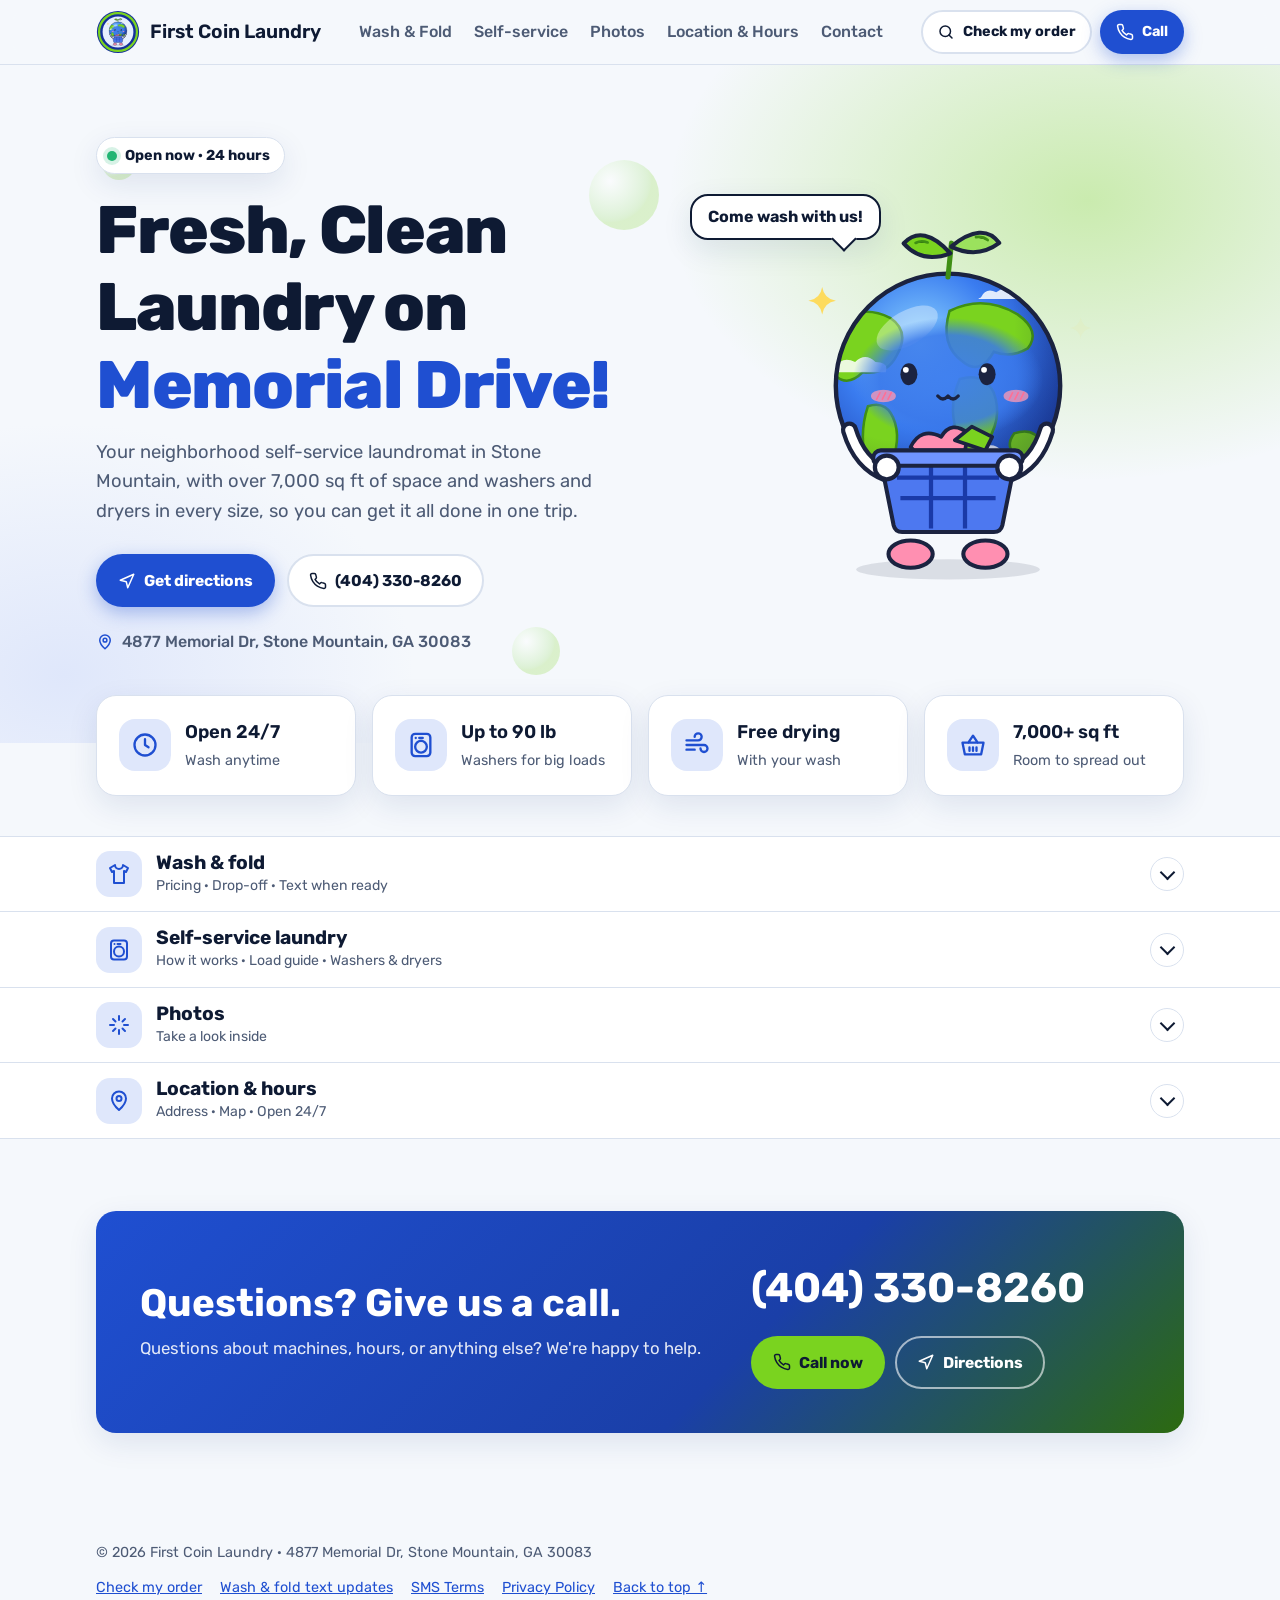
==== commit 833264ff: "Reorder homepage, add Check my order button, give Earth-chan 9 looping moves Wash & Fold now comes f" ====
--- a/index.html
+++ b/index.html
@@ -102,9 +102,9 @@
     .brand { display: flex; align-items: center; gap: 10px; text-decoration: none; color: var(--text); font-family: "Rubik", system-ui, sans-serif; font-weight: 600; font-size: 1.2rem; }
     .brand svg { width: 44px; height: 44px; flex: none; }
     .nav-links { display: flex; gap: 22px; }
-    .nav-links a { color: var(--muted); text-decoration: none; font-weight: 500; }
+    .nav-links a { color: var(--muted); text-decoration: none; font-weight: 500; white-space: nowrap; }
     .nav-links a:hover { color: var(--primary); }
-    @media (max-width: 760px) { .nav-links { display: none; } }
+    @media (max-width: 1100px) { .nav-links { display: none; } }
 
     .btn {
       display: inline-flex; align-items: center; gap: 8px;
@@ -151,8 +151,100 @@
     @keyframes spin { to { transform: rotate(360deg); } }
     @media (prefers-reduced-motion: reduce) { .bubble { animation: none; } html { scroll-behavior: auto; } }
     .hero-mascot { position: relative; justify-self: center; width: min(340px, 100%); }
-    .hero-mascot svg { width: 100%; height: auto; display: block; animation: bob 3.2s ease-in-out infinite; }
-    @keyframes bob { 0%, 100% { transform: translateY(0); } 50% { transform: translateY(-8px); } }
+    /* mascot:start */
+    /* ---------- Earth-chan's moves (one class on .hero-mascot per act; see ACTS in the script) ---------- */
+    .hero-mascot svg { width: 100%; height: auto; display: block; overflow: visible; transform-origin: 50% 95%; animation: jig 2.6s ease-in-out infinite; cursor: pointer; }
+    .hero-mascot svg * { transform-box: fill-box; transform-origin: center; }
+    @keyframes jig { 0%, 50%, 100% { transform: translateY(0) rotate(0); } 25% { transform: translateY(-7px) rotate(-3deg); } 75% { transform: translateY(-7px) rotate(3deg); } }
+
+    /* what shows when nothing special is happening */
+    .m-fx, .m-alt-eyes > *, .m-blush-big, .m-mouth, .m-camera, .m-waving { opacity: 0; }
+    .m-smile, .m-basket, .m-eyes > * { opacity: 1; }
+    .m-mouth, .m-basket, .m-camera, .m-waving, .m-eyes > *, .m-alt-eyes > *, .m-blush-big, .m-fx { transition: opacity .25s, transform .35s; }
+    .m-eyes { animation: blink 5s infinite; }
+    @keyframes blink { 0%, 93%, 100% { transform: scaleY(1); } 96% { transform: scaleY(.1); } }
+    @keyframes pop { from { transform: scale(0); } 70% { transform: scale(1.25); } to { transform: scale(1); } }
+    @keyframes sway { from { transform: rotate(-10deg); } to { transform: rotate(10deg); } }
+
+    /* shared swaps */
+    .hero-mascot:is(.whistle, .jump, .love, .bloom, .sparkle, .spin) .m-smile { opacity: 0; }
+    .hero-mascot:is(.jump, .love, .bloom, .sparkle, .spin) .m-grin { opacity: 1; }
+    .hero-mascot:is(.jump, .love, .sparkle, .sleepy) .m-eyes > * { opacity: 0; }
+    .hero-mascot:is(.jump, .love, .sparkle) .m-happy { opacity: 1; }
+    .hero-mascot:is(.photo, .wave) .m-basket { opacity: 0; transform: translateY(14px); }
+
+    /* wave hello */
+    .hero-mascot.wave .m-waving { opacity: 1; }
+    .m-wave-arm { transform-origin: 0% 100% !important; }
+    .hero-mascot.wave .m-wave-arm { animation: wave .45s ease-in-out infinite alternate; }
+    @keyframes wave { from { transform: rotate(-14deg); } to { transform: rotate(16deg); } }
+
+    /* whistle */
+    .hero-mascot.whistle .m-whistle { opacity: 1; animation: pucker .5s ease-in-out infinite alternate; }
+    @keyframes pucker { to { transform: scale(.75); } }
+    .hero-mascot.whistle .m-notes { opacity: 1; }
+    .m-notes > * { opacity: 0; }
+    .hero-mascot.whistle .n1 { animation: note 1.4s ease-out infinite; }
+    .hero-mascot.whistle .n2 { animation: note 1.4s ease-out .7s infinite; }
+    @keyframes note { 0% { opacity: 0; transform: translate(-10px, 10px) rotate(-10deg); } 25% { opacity: 1; } 100% { opacity: 0; transform: translate(14px, -26px) rotate(12deg); } }
+
+    /* big jumps */
+    .hero-mascot.jump svg { animation: hop .8s cubic-bezier(.3, 0, .4, 1) 5; }
+    @keyframes hop { 0%, 100% { transform: translateY(0) scale(1, 1); } 15% { transform: translateY(0) scale(1.08, .9); } 45% { transform: translateY(-34px) scale(.95, 1.06); } 80% { transform: translateY(0) scale(1.06, .93); } }
+
+    /* love */
+    .hero-mascot.love .m-blush-big { opacity: .8; }
+    .hero-mascot.love .m-hearts { opacity: 1; }
+    .m-hearts > * { opacity: 0; }
+    .hero-mascot.love .h1 { animation: heart 1.6s ease-out infinite; }
+    .hero-mascot.love .h2 { animation: heart 1.6s ease-out .4s infinite; }
+    .hero-mascot.love .h3 { animation: heart 1.6s ease-out .8s infinite; }
+    @keyframes heart { 0% { opacity: 0; transform: translateY(8px) scale(.3); } 30% { opacity: 1; transform: translateY(0) scale(1.15); } 100% { opacity: 0; transform: translateY(-22px) scale(.9); } }
+
+    /* spin cycle */
+    .hero-mascot.spin svg { animation: spinY 1.4s cubic-bezier(.5, 0, .3, 1) 3; transform-origin: 50% 50%; }
+    @keyframes spinY { to { transform: rotateY(360deg); } }
+
+    /* bloom: stems draw themselves out of the globe, then flowers pop open one after another */
+    .hero-mascot.bloom .m-flower { opacity: 1; }
+    .m-flower .st { stroke-dasharray: 1; stroke-dashoffset: 1; }
+    .hero-mascot.bloom .m-flower .st { animation: grow .6s ease-out var(--d) both; }
+    @keyframes grow { to { stroke-dashoffset: 0; } }
+    .m-flower .fl { transform: scale(0); }
+    .hero-mascot.bloom .m-flower .fl { animation: pop .5s ease-out var(--d) both, sway 1.6s ease-in-out calc(var(--d) + .5s) infinite alternate; }
+
+    /* sparkle */
+    .hero-mascot.sparkle .m-sparkles { opacity: 1; }
+    .m-sparkles use { opacity: 0; }
+    .hero-mascot.sparkle .s1 { animation: twinkle 1s ease-out infinite; }
+    .hero-mascot.sparkle .s2 { animation: twinkle 1s ease-out .25s infinite; }
+    .hero-mascot.sparkle .s3 { animation: twinkle 1s ease-out .5s infinite; }
+    .hero-mascot.sparkle .s4 { animation: twinkle 1s ease-out .75s infinite; }
+    .hero-mascot.sparkle .s5 { animation: twinkle 1s ease-out .4s infinite; }
+    @keyframes twinkle { 0%, 100% { opacity: 0; transform: scale(.2) rotate(0); } 50% { opacity: 1; transform: scale(1.5) rotate(45deg); } }
+
+    /* say cheese: a photo of the visitor */
+    .hero-mascot.photo .m-camera { opacity: 1; }
+    .hero-mascot.photo .m-eye-r { opacity: 0; }
+    .hero-mascot.photo .m-wink { opacity: 1; }
+    .hero-mascot.snap .m-bulb { fill: #ffffff; }
+    .flash { position: fixed; inset: 0; z-index: 50; pointer-events: none; background: #ffffff; opacity: 0; }
+    .flash.on { animation: flash .45s ease-out; }
+    @keyframes flash { 15% { opacity: .5; } 100% { opacity: 0; } }
+
+    /* nap */
+    .hero-mascot.sleepy svg { animation: snooze 3s ease-in-out infinite; }
+    @keyframes snooze { 0%, 100% { transform: rotate(-2deg) scale(1); } 50% { transform: rotate(2deg) scale(1.02, .98); } }
+    .hero-mascot.sleepy .m-closed { opacity: 1; }
+    .hero-mascot.sleepy .m-zzz { opacity: 1; }
+    .m-zzz > * { opacity: 0; }
+    .hero-mascot.sleepy .z1 { animation: zz 2.4s ease-out infinite; }
+    .hero-mascot.sleepy .z2 { animation: zz 2.4s ease-out .6s infinite; }
+    .hero-mascot.sleepy .z3 { animation: zz 2.4s ease-out 1.2s infinite; }
+    @keyframes zz { 0% { opacity: 0; transform: translate(-6px, 8px); } 30% { opacity: 1; } 100% { opacity: 0; transform: translate(8px, -12px); } }
+
+    @media (prefers-reduced-motion: reduce) { .hero-mascot svg, .hero-mascot svg * { animation: none !important; } .hero-mascot.bloom .m-flower .fl { transform: none; } .hero-mascot.bloom .m-flower .st { stroke-dashoffset: 0; } }
+    /* mascot:end */
     .speech {
       position: absolute; top: -4%; left: -26%;
       background: var(--surface); color: var(--text); border: 2px solid var(--text);
@@ -165,7 +257,6 @@
       transform: rotate(45deg);
     }
     @media (max-width: 860px) { .hero-mascot { width: 200px; order: -1; margin-top: 28px; } .speech { top: -22px; left: 50%; right: auto; transform: translateX(-10%); font-size: .85rem; padding: 6px 12px; } }
-    @media (prefers-reduced-motion: reduce) { .hero-mascot svg { animation: none; } }
 
 
     /* ---------- Sections ---------- */
@@ -379,12 +470,15 @@
     .menu-list a:hover, .menu-list a:focus-visible { background: var(--primary-soft); color: var(--primary); }
     .menu-list hr { border: 0; border-top: 1px solid var(--border); margin: 6px 0; }
     .nav-right { display: flex; align-items: center; gap: 8px; }
+    @media (max-width: 1100px) { .menu { display: block; } }
     @media (max-width: 760px) {
-      .menu { display: block; }
       .brand { font-size: 1.05rem; }
       .brand svg { width: 38px; height: 38px; }
     }
-    @media (max-width: 380px) { .brand-name { display: none; } }
+    /* Phones: drop the shop name and shorten the buttons so Menu, Check my order and Call fit */
+    @media (max-width: 520px) { .brand-name { display: none; } .btn-order svg { display: none; } }
+    .order-short { display: none; }
+    @media (max-width: 380px) { .call-txt, .order-long { display: none; } .order-short { display: inline; } .nav-right .btn-sm { padding: 8px 12px; } }
 
     footer { padding: 36px 0 48px; color: var(--muted); font-size: .9rem; }
     footer .wrap { display: flex; flex-wrap: wrap; justify-content: space-between; gap: 12px; }
@@ -397,6 +491,7 @@
   <svg width="0" height="0" style="position:absolute" aria-hidden="true">
     <symbol id="i-pin" viewBox="0 0 24 24" fill="none" stroke="currentColor" stroke-width="2" stroke-linecap="round" stroke-linejoin="round"><path d="M12 21s-7-6.2-7-11.5A7 7 0 0 1 19 9.5C19 14.8 12 21 12 21z"/><circle cx="12" cy="9.5" r="2.5"/></symbol>
     <symbol id="i-phone" viewBox="0 0 24 24" fill="none" stroke="currentColor" stroke-width="2" stroke-linecap="round" stroke-linejoin="round"><path d="M22 16.9v3a2 2 0 0 1-2.2 2 19.8 19.8 0 0 1-8.6-3.1 19.5 19.5 0 0 1-6-6A19.8 19.8 0 0 1 2.1 4.2 2 2 0 0 1 4.1 2h3a2 2 0 0 1 2 1.7c.1 1 .4 1.9.7 2.8a2 2 0 0 1-.5 2.1L8 9.9a16 16 0 0 0 6 6l1.3-1.3a2 2 0 0 1 2.1-.4c.9.3 1.8.6 2.8.7a2 2 0 0 1 1.7 2z"/></symbol>
+    <symbol id="i-search" viewBox="0 0 24 24" fill="none" stroke="currentColor" stroke-width="2" stroke-linecap="round" stroke-linejoin="round"><circle cx="11" cy="11" r="7"/><path d="M20 20l-4-4"/></symbol>
     <symbol id="i-clock" viewBox="0 0 24 24" fill="none" stroke="currentColor" stroke-width="2" stroke-linecap="round" stroke-linejoin="round"><circle cx="12" cy="12" r="9"/><path d="M12 7v5l3 2"/></symbol>
     <symbol id="i-nav" viewBox="0 0 24 24" fill="none" stroke="currentColor" stroke-width="2" stroke-linecap="round" stroke-linejoin="round"><path d="M3 11l18-8-8 18-2-8-8-2z"/></symbol>
     <symbol id="i-washer" viewBox="0 0 24 24" fill="none" stroke="currentColor" stroke-width="2" stroke-linecap="round" stroke-linejoin="round"><rect x="4" y="2.5" width="16" height="19" rx="3"/><circle cx="12" cy="13.5" r="5"/><path d="M7.5 6h.01M10.5 6h3"/></symbol>
@@ -450,7 +545,7 @@
     <ellipse cx="46" cy="36" rx="20" ry="10" fill="#ffffff" opacity=".35" transform="rotate(-30 46 36)"/>
     <circle cx="70" cy="70" r="66" fill="none" stroke="#1b2340" stroke-width="2.6"/>
   </symbol>
-    <symbol id="e-chan" viewBox="0 0 200 220">
+    <symbol id="e-body" viewBox="0 0 200 220">
     <ellipse cx="100" cy="212" rx="54" ry="6" fill="#1b2340" opacity=".12"/>
     <g fill="#ffd84d">
       <use href="#spark" transform="translate(26 54) scale(.9)"><animate attributeName="opacity" values="0;1;0" dur="2.2s" repeatCount="indefinite"/></use>
@@ -467,12 +562,15 @@
       <path d="M86 21 q-4 -1 -7 1 M114 15 q4 -1 7 1" stroke="#3f8f14" stroke-width="1.6" stroke-linecap="round"/>
     </g>
     <ellipse cx="100" cy="100" rx="56" ry="36" fill="url(#faceZone)"/>
-    <!-- face -->
+  </symbol>
+    <symbol id="e-face" viewBox="0 0 200 220">
     <ellipse cx="77" cy="97.2" rx="5" ry="6.5" fill="#1b2340"/><circle cx="75.2" cy="94.6" r="1.7" fill="#ffffff"/>
     <ellipse cx="123" cy="97.2" rx="5" ry="6.5" fill="#1b2340"/><circle cx="121.2" cy="94.6" r="1.7" fill="#ffffff"/>
     <use href="#blush" x="54" y="106" width="16" height="8"/><use href="#blush" x="132" y="106" width="16" height="8"/>
     <path d="M94 110 q3 3.5 6 0 q3 3.5 6 0" fill="none" stroke="#1b2340" stroke-width="2" stroke-linecap="round" stroke-linejoin="round"/>
+  </symbol>
     <!-- arms + laundry basket -->
+    <symbol id="e-arms" viewBox="0 0 200 220">
     <path d="M42 130 Q48 150 64 156" fill="none" stroke="#1b2340" stroke-width="10" stroke-linecap="round"/>
     <path d="M42 130 Q48 150 64 156" fill="none" stroke="#ffffff" stroke-width="5" stroke-linecap="round"/>
     <path d="M158 130 Q152 150 136 156" fill="none" stroke="#1b2340" stroke-width="10" stroke-linecap="round"/>
@@ -485,6 +583,9 @@
     <circle cx="64" cy="152" r="7" fill="#ffffff" stroke="#1b2340" stroke-width="2.5"/>
     <circle cx="136" cy="152" r="7" fill="#ffffff" stroke="#1b2340" stroke-width="2.5"/>
   </symbol>
+    <symbol id="e-chan" viewBox="0 0 200 220">
+      <use href="#e-body"/><use href="#e-face"/><use href="#e-arms"/>
+    </symbol>
     <symbol id="mini-badge" viewBox="0 0 200 200">
       <circle cx="100" cy="100" r="96" fill="#14309a"/>
       <circle cx="100" cy="100" r="86" fill="none" stroke="#7ad31f" stroke-width="10"/>
@@ -501,28 +602,25 @@
         <span class="brand-name">First Coin Laundry</span>
       </a>
       <nav class="nav-links" aria-label="Sections">
-        <a href="#how">How it works</a>
         <a href="#wash-fold">Wash &amp; Fold</a>
-        <a href="#machines">Machines</a>
-        <a href="#location">Location</a>
-        <a href="#hours">Hours</a>
+        <a href="#how">Self-service</a>
         <a href="#photos">Photos</a>
+        <a href="#location">Location &amp; Hours</a>
         <a href="#contact">Contact</a>
       </nav>
       <div class="nav-right">
         <details class="menu">
           <summary class="btn btn-ghost btn-sm" aria-label="Open menu">Menu ▾</summary>
           <nav class="menu-list" aria-label="Menu">
+            <a href="#g-wf">Wash &amp; fold</a>
             <a href="#g-self">Self-service laundry</a>
-            <a href="#g-wf">Wash &amp; fold</a>
+            <a href="#g-photos">Photos</a>
             <a href="#g-visit">Location &amp; hours</a>
-            <a href="#g-photos">Photos</a>
             <a href="#contact">Contact</a>
-            <hr>
-            <a href="status.html">Check my order</a>
           </nav>
         </details>
-        <a class="btn btn-primary btn-sm" href="tel:+14043308260"><svg><use href="#i-phone"/></svg>Call</a>
+        <a class="btn btn-ghost btn-sm btn-order" href="status.html"><svg><use href="#i-search"/></svg><span class="order-long">Check my order</span><span class="order-short">My order</span></a>
+        <a class="btn btn-primary btn-sm" href="tel:+14043308260" aria-label="Call (404) 330-8260"><svg><use href="#i-phone"/></svg><span class="call-txt">Call</span></a>
       </div>
     </div>
   </header>
@@ -546,8 +644,83 @@
         </div>
 
         <div class="hero-mascot">
-          <svg viewBox="0 0 200 220" role="img" aria-label="Earth-chan, the First Coin Laundry mascot, carrying a basket of laundry"><use href="#e-chan"/></svg>
-          <span class="speech">Come wash with us!</span>
+          <svg viewBox="0 0 200 220" role="img" aria-label="Earth-chan, the First Coin Laundry mascot, carrying a basket of laundry">
+            <g class="m-fx m-sparkles" fill="#ffd84d" stroke="#1b2340" stroke-width=".8">
+              <g transform="translate(30 70)"><use class="s1" href="#spark"/></g><g transform="translate(172 58)"><use class="s2" href="#spark"/></g>
+              <g transform="translate(20 150)"><use class="s3" href="#spark"/></g><g transform="translate(182 140)"><use class="s4" href="#spark"/></g><g transform="translate(148 18)"><use class="s5" href="#spark"/></g>
+            </g>
+            <use href="#e-body"/>
+            <!-- bloom: stems grow out of the globe one by one, then each opens a flower -->
+            <defs><g id="m-bloom" stroke="#1b2340" stroke-width="1.4"><circle cx="0" cy="-6" r="4.5"/><circle cx="5.7" cy="-1.9" r="4.5"/><circle cx="3.5" cy="4.9" r="4.5"/><circle cx="-3.5" cy="4.9" r="4.5"/><circle cx="-5.7" cy="-1.9" r="4.5"/><circle r="3.4" fill="#ffd84d"/></g></defs>
+            <g class="m-fx m-flower">
+              <g fill="none" stroke="#3f8f14" stroke-width="3" stroke-linecap="butt">
+                <path class="st" style="--d:0s" pathLength="1" d="M38 81 q-8 -1 -15 -5"/>
+                <path class="st" style="--d:0.35s" pathLength="1" d="M162 81 q8 -1 15 -5"/>
+                <path class="st" style="--d:0.8s" pathLength="1" d="M58 53 q-6 -6 -10 -13"/>
+                <path class="st" style="--d:1.15s" pathLength="1" d="M142 53 q6 -6 10 -13"/>
+              </g>
+              <g transform="translate(23 76)"><g class="fl" style="--d:0.45s"><use href="#m-bloom" fill="#ff8fb1"/></g></g>
+              <g transform="translate(177 76)"><g class="fl" style="--d:0.8s"><use href="#m-bloom" fill="#ffffff"/></g></g>
+              <g transform="translate(48 40)"><g class="fl" style="--d:1.25s"><use href="#m-bloom" fill="#b98cff"/></g></g>
+              <g transform="translate(152 40)"><g class="fl" style="--d:1.6s"><use href="#m-bloom" fill="#7fd0ff"/></g></g>
+              <g transform="translate(100 12)"><g class="fl" style="--d:2.1s"><use href="#m-bloom" fill="#ff8fb1" transform="scale(1.4)"/></g></g>
+            </g>
+            <!-- eyes: normal, plus closed / happy / wink shapes the acts switch to -->
+            <g class="m-eyes">
+              <g class="m-eye-l"><ellipse cx="77" cy="97.2" rx="5" ry="6.5" fill="#1b2340"/><circle cx="75.2" cy="94.6" r="1.7" fill="#ffffff"/></g>
+              <g class="m-eye-r"><ellipse cx="123" cy="97.2" rx="5" ry="6.5" fill="#1b2340"/><circle cx="121.2" cy="94.6" r="1.7" fill="#ffffff"/></g>
+            </g>
+            <g class="m-alt-eyes" fill="none" stroke="#1b2340" stroke-width="2.6" stroke-linecap="round">
+              <path class="m-wink" d="M117 98 q6 -5 12 0"/>
+              <g class="m-closed"><path d="M71 97 q6 5 12 0"/><path d="M117 97 q6 5 12 0"/></g>
+              <g class="m-happy"><path d="M71 100 q6 -8 12 0"/><path d="M117 100 q6 -8 12 0"/></g>
+            </g>
+            <use href="#blush" x="54" y="106" width="16" height="8"/><use href="#blush" x="132" y="106" width="16" height="8"/>
+            <g class="m-blush-big" fill="#ff8fb1"><ellipse cx="62" cy="110" rx="9" ry="5"/><ellipse cx="140" cy="110" rx="9" ry="5"/></g>
+            <!-- mouths -->
+            <path class="m-mouth m-smile" d="M94 110 q3 3.5 6 0 q3 3.5 6 0" fill="none" stroke="#1b2340" stroke-width="2" stroke-linecap="round" stroke-linejoin="round"/>
+            <ellipse class="m-mouth m-whistle" cx="100" cy="112" rx="3" ry="3.6" fill="#1b2340"/>
+            <path class="m-mouth m-grin" d="M92 108 q8 11 16 0 z" fill="#1b2340" stroke="#1b2340" stroke-width="1.6" stroke-linejoin="round"/>
+            <!-- floating extras -->
+            <g class="m-fx m-notes" fill="#1b2340">
+              <g class="n1"><path d="M141 96 v-14 l8 -2 v12" fill="none" stroke="#1b2340" stroke-width="2" stroke-linecap="round"/><circle cx="139" cy="96" r="3"/><circle cx="147" cy="92" r="3"/></g>
+              <g class="n2"><path d="M154 84 v-12" fill="none" stroke="#1b2340" stroke-width="2" stroke-linecap="round"/><circle cx="152" cy="84" r="3"/></g>
+            </g>
+            <g class="m-fx m-zzz" fill="#1b2340" font-family="Rubik, system-ui, sans-serif" font-weight="800">
+              <text class="z1" x="140" y="70" font-size="14">z</text><text class="z2" x="150" y="54" font-size="18">z</text><text class="z3" x="162" y="34" font-size="22">Z</text>
+            </g>
+            <g class="m-fx m-hearts" fill="#ff5c8a" stroke="#1b2340" stroke-width="1.4">
+              <path class="h1" d="M52 46 c0 -5 -7 -5 -7 0 c0 4 7 8 7 10 c0 -2 7 -6 7 -10 c0 -5 -7 -5 -7 0z"/>
+              <path class="h2" d="M150 40 c0 -6 -9 -6 -9 0 c0 5 9 10 9 12 c0 -2 9 -7 9 -12 c0 -6 -9 -6 -9 0z"/>
+              <path class="h3" d="M126 14 c0 -4 -6 -4 -6 0 c0 3 6 7 6 8 c0 -1 6 -5 6 -8 c0 -4 -6 -4 -6 0z"/>
+            </g>
+            <!-- arms: basket (default), camera, or waving -->
+            <g class="m-basket"><use href="#e-arms"/></g>
+            <g class="m-camera">
+              <path d="M42 130 Q50 136 68 134" fill="none" stroke="#1b2340" stroke-width="10" stroke-linecap="round"/>
+              <path d="M42 130 Q50 136 68 134" fill="none" stroke="#ffffff" stroke-width="5" stroke-linecap="round"/>
+              <path d="M158 130 Q150 136 132 134" fill="none" stroke="#1b2340" stroke-width="10" stroke-linecap="round"/>
+              <path d="M158 130 Q150 136 132 134" fill="none" stroke="#ffffff" stroke-width="5" stroke-linecap="round"/>
+              <rect x="86" y="111" width="18" height="8" rx="3" fill="#1b2340"/>
+              <rect x="68" y="116" width="64" height="38" rx="9" fill="#ff8fb1" stroke="#1b2340" stroke-width="2.6"/>
+              <circle cx="100" cy="135" r="12" fill="#4d78f0" stroke="#1b2340" stroke-width="2.6"/>
+              <circle cx="100" cy="135" r="5.5" fill="#1a3aa8"/><circle cx="97" cy="132" r="2" fill="#ffffff"/>
+              <rect class="m-bulb" x="118" y="121" width="8" height="5" rx="2" fill="#ffd84d" stroke="#1b2340" stroke-width="1.5"/>
+              <circle cx="68" cy="134" r="7" fill="#ffffff" stroke="#1b2340" stroke-width="2.5"/>
+              <circle cx="132" cy="134" r="7" fill="#ffffff" stroke="#1b2340" stroke-width="2.5"/>
+            </g>
+            <g class="m-waving">
+              <path d="M42 130 Q38 150 48 164" fill="none" stroke="#1b2340" stroke-width="10" stroke-linecap="round"/>
+              <path d="M42 130 Q38 150 48 164" fill="none" stroke="#ffffff" stroke-width="5" stroke-linecap="round"/>
+              <circle cx="48" cy="165" r="7" fill="#ffffff" stroke="#1b2340" stroke-width="2.5"/>
+              <g class="m-wave-arm">
+                <path d="M158 130 Q176 116 174 92" fill="none" stroke="#1b2340" stroke-width="10" stroke-linecap="round"/>
+                <path d="M158 130 Q176 116 174 92" fill="none" stroke="#ffffff" stroke-width="5" stroke-linecap="round"/>
+                <circle cx="174" cy="90" r="7.5" fill="#ffffff" stroke="#1b2340" stroke-width="2.5"/>
+              </g>
+            </g>
+          </svg>
+          <span class="speech" aria-live="polite">Come wash with us!</span>
         </div>
       </div>
     </section>
@@ -563,6 +736,49 @@
     </div>
 
     <div class="groups">
+    <!-- ================= GROUP: WASH & FOLD ================= -->
+    <details class="group" id="g-wf">
+      <summary><div class="wrap">
+        <span class="g-ico"><svg><use href="#i-shirt"/></svg></span>
+        <span class="g-txt"><b>Wash &amp; fold</b><small>Pricing · Drop-off · Text when ready</small></span>
+        <span class="chev" aria-hidden="true"></span>
+      </div></summary>
+
+    <!-- ================= WASH & FOLD ================= -->
+    <section id="wash-fold" class="alt">
+      <div class="wrap">
+        <div class="section-head">
+          <div class="eyebrow">Wash &amp; fold service</div>
+          <h2>Drop it off. We'll wash, dry and fold it.</h2>
+          <p>Short on time? Leave your laundry with us and pick it up clean and neatly folded.</p>
+        </div>
+        <div class="wf">
+          <div class="card wf-price">
+            <div class="wf-main"><span class="wf-big">$11</span><span class="wf-unit">minimum<br>covers up to 10 lb</span></div>
+            <ul class="wf-list">
+              <li><b>$1 per lb</b><span>for every pound over 10 lb</span></li>
+              <li><b>$5 per separate washer</b><span>if you want items washed apart, like whites or delicates</span></li>
+            </ul>
+            <div class="wf-example">
+              <small>Examples</small>
+              <div class="wf-rows">
+                <div><span>8 lb</span><b>$11</b></div>
+                <div><span>15 lb</span><b>$11 + 5 lb × $1 = $16</b></div>
+                <div><span>15 lb + 1 separate washer</span><b>$16 + $5 = $21</b></div>
+              </div>
+            </div>
+          </div>
+          <div class="wf-side">
+            <div class="card wf-step"><div class="ico"><svg><use href="#i-basket"/></svg></div><div><h3>Drop off</h3><p>Bring your laundry to the counter. We weigh it and write up your order.</p></div></div>
+            <div class="card wf-step"><div class="ico"><svg><use href="#i-wind"/></svg></div><div><h3>We wash, dry &amp; fold</h3><p>Your clothes are washed, dried and folded for you. <a href="status.html">Check my order</a></p></div></div>
+            <div class="card wf-step wf-sms"><div class="ico"><svg><use href="#i-phone"/></svg></div><div><h3>Get a text when it's ready</h3><p>Want a text when your order is done? Give us your mobile number at drop-off and reply YES to the text we send. <a href="sms.html">How text updates work</a></p></div></div>
+          </div>
+        </div>
+      </div>
+    </section>
+
+    </details>
+
     <!-- ================= GROUP: SELF-SERVICE ================= -->
     <details class="group" id="g-self">
       <summary><div class="wrap">
@@ -720,43 +936,34 @@
     </section>
     </details>
 
-    <!-- ================= GROUP: WASH & FOLD ================= -->
-    <details class="group" id="g-wf">
+    <!-- ================= GROUP: PHOTOS ================= -->
+    <details class="group" id="g-photos">
       <summary><div class="wrap">
-        <span class="g-ico"><svg><use href="#i-shirt"/></svg></span>
-        <span class="g-txt"><b>Wash &amp; fold</b><small>Pricing · Drop-off · Text when ready</small></span>
+        <span class="g-ico"><svg><use href="#i-sparkle"/></svg></span>
+        <span class="g-txt"><b>Photos</b><small>Take a look inside</small></span>
         <span class="chev" aria-hidden="true"></span>
       </div></summary>
 
-    <!-- ================= WASH & FOLD ================= -->
-    <section id="wash-fold" class="alt">
+    <!-- ================= PHOTOS ================= -->
+    <section id="photos" class="alt">
       <div class="wrap">
         <div class="section-head">
-          <div class="eyebrow">Wash &amp; fold service</div>
-          <h2>Drop it off. We'll wash, dry and fold it.</h2>
-          <p>Short on time? Leave your laundry with us and pick it up clean and neatly folded.</p>
-        </div>
-        <div class="wf">
-          <div class="card wf-price">
-            <div class="wf-main"><span class="wf-big">$11</span><span class="wf-unit">minimum<br>covers up to 10 lb</span></div>
-            <ul class="wf-list">
-              <li><b>$1 per lb</b><span>for every pound over 10 lb</span></li>
-              <li><b>$5 per separate washer</b><span>if you want items washed apart, like whites or delicates</span></li>
-            </ul>
-            <div class="wf-example">
-              <small>Examples</small>
-              <div class="wf-rows">
-                <div><span>8 lb</span><b>$11</b></div>
-                <div><span>15 lb</span><b>$11 + 5 lb × $1 = $16</b></div>
-                <div><span>15 lb + 1 separate washer</span><b>$16 + $5 = $21</b></div>
-              </div>
-            </div>
-          </div>
-          <div class="wf-side">
-            <div class="card wf-step"><div class="ico"><svg><use href="#i-basket"/></svg></div><div><h3>Drop off</h3><p>Bring your laundry to the counter. We weigh it and write up your order.</p></div></div>
-            <div class="card wf-step"><div class="ico"><svg><use href="#i-wind"/></svg></div><div><h3>We wash, dry &amp; fold</h3><p>Your clothes are washed, dried and folded for you. <a href="status.html">Check my order</a></p></div></div>
-            <div class="card wf-step wf-sms"><div class="ico"><svg><use href="#i-phone"/></svg></div><div><h3>Get a text when it's ready</h3><p>Want a text when your order is done? Give us your mobile number at drop-off and reply YES to the text we send. <a href="sms.html">How text updates work</a></p></div></div>
-          </div>
+          <div class="eyebrow">Photos</div>
+          <h2>Take a look inside</h2>
+        </div>
+        <div class="gallery">
+          <figure class="full">
+            <img src="images/storefront.jpg" alt="First Coin Laundry storefront on Memorial Drive" loading="lazy">
+            <figcaption>Storefront</figcaption>
+          </figure>
+          <figure class="big">
+            <img src="images/dryers.jpg" alt="Wall of stacked Dexter dryers" loading="lazy">
+            <figcaption>Dryers</figcaption>
+          </figure>
+          <figure class="big">
+            <img src="images/interior.jpg" alt="Open interior with pool table and entrance" loading="lazy">
+            <figcaption>Pool table &amp; entrance</figcaption>
+          </figure>
         </div>
       </div>
     </section>
@@ -825,40 +1032,6 @@
             <table><tbody id="hoursBody"></tbody></table>
             <p class="note">Holiday hours may vary. Please call ahead if you're unsure.</p>
           </div>
-        </div>
-      </div>
-    </section>
-
-    </details>
-
-    <!-- ================= GROUP: PHOTOS ================= -->
-    <details class="group" id="g-photos">
-      <summary><div class="wrap">
-        <span class="g-ico"><svg><use href="#i-sparkle"/></svg></span>
-        <span class="g-txt"><b>Photos</b><small>Take a look inside</small></span>
-        <span class="chev" aria-hidden="true"></span>
-      </div></summary>
-
-    <!-- ================= PHOTOS ================= -->
-    <section id="photos" class="alt">
-      <div class="wrap">
-        <div class="section-head">
-          <div class="eyebrow">Photos</div>
-          <h2>Take a look inside</h2>
-        </div>
-        <div class="gallery">
-          <figure class="full">
-            <img src="images/storefront.jpg" alt="First Coin Laundry storefront on Memorial Drive" loading="lazy">
-            <figcaption>Storefront</figcaption>
-          </figure>
-          <figure class="big">
-            <img src="images/dryers.jpg" alt="Wall of stacked Dexter dryers" loading="lazy">
-            <figcaption>Dryers</figcaption>
-          </figure>
-          <figure class="big">
-            <img src="images/interior.jpg" alt="Open interior with pool table and entrance" loading="lazy">
-            <figcaption>Pool table &amp; entrance</figcaption>
-          </figure>
         </div>
       </div>
     </section>
@@ -980,6 +1153,58 @@
     }));
     if (location.hash) { const el = openFor(location.hash); if (el) requestAnimationFrame(() => el.scrollIntoView()); }
 
+    // mascot:start
+    // ---- Earth-chan's moves. She goes through them in order, resting a few seconds between each; tapping her takes a photo. ----
+    // Each act adds its class to .hero-mascot for `ms`, and the CSS above does the drawing.
+    const EarthChan = (() => {
+      const box = document.querySelector(".hero-mascot"), speech = box.querySelector(".speech");
+      const HELLO = speech.textContent;
+      const calm = matchMedia("(prefers-reduced-motion: reduce)").matches;
+      const flash = document.body.appendChild(Object.assign(document.createElement("div"), { className: "flash" }));
+      const wait = ms => new Promise(r => setTimeout(r, ms));
+      const REST = 3000;                                  // idle dancing between two moves
+      const ACTS = {                                      // in the order she plays them
+        wave:    { name: "Wave hello",  say: "Hi there, neighbor!",           ms: 4600 },
+        whistle: { name: "Whistle",     say: "♪ Fwee-fwee ♪",       ms: 5200 },
+        jump:    { name: "Big jumps",   say: "Boing! Boing!",                 ms: 4500 },
+        love:    { name: "Love",        say: "I love fresh laundry!",         ms: 5000 },
+        spin:    { name: "Spin cycle",  say: "Spin cycle! Wheee!",            ms: 4500 },
+        bloom:   { name: "Bloom",       say: "Fresh as a daisy!",             ms: 5000 },
+        sparkle: { name: "Sparkle",     say: "Squeaky clean!",                ms: 4800 },
+        photo:   { name: "Say cheese",  say: "Say cheese!",                   ms: 5200,
+                   async during() {
+                     await wait(2000);
+                     box.classList.add("snap"); flash.classList.remove("on"); void flash.offsetWidth; flash.classList.add("on");
+                     speech.textContent = "Snap! Looking fresh!";
+                     await wait(350); box.classList.remove("snap");
+                   } },
+        sleepy:  { name: "Nap",         say: "Zzz… the dryer's so warm", ms: 5800 }
+      };
+      const ORDER = Object.keys(ACTS);
+      let busy = false, next = 0;
+      async function play(name) {
+        if (busy) return;
+        const a = ACTS[name];
+        busy = true;
+        box.classList.add(name); speech.textContent = a.say;
+        await Promise.all([wait(a.ms), a.during ? a.during() : null]);
+        box.classList.remove(name); speech.textContent = HELLO;
+        busy = false;
+      }
+      let auto = !calm;
+      async function loop() {
+        if (auto && !busy && !document.hidden && box.getBoundingClientRect().bottom > 0) {   // only while she's on screen
+          await play(ORDER[next]);
+          next = (next + 1) % ORDER.length;
+        }
+        setTimeout(loop, REST);
+      }
+      setTimeout(loop, REST);
+      box.querySelector("svg").addEventListener("click", () => { if (!calm) play("photo"); });
+      return { ACTS, ORDER, REST, play, setAuto: on => { auto = on; }, isBusy: () => busy, restart: () => { next = 0; if (!busy) { next = 1; play(ORDER[0]); } } };
+    })();
+    // mascot:end
+
     if (matchMedia("(prefers-reduced-motion: reduce)").matches) {
       document.querySelectorAll("svg").forEach(el => { try { el.pauseAnimations(); } catch (e) {} });
     }
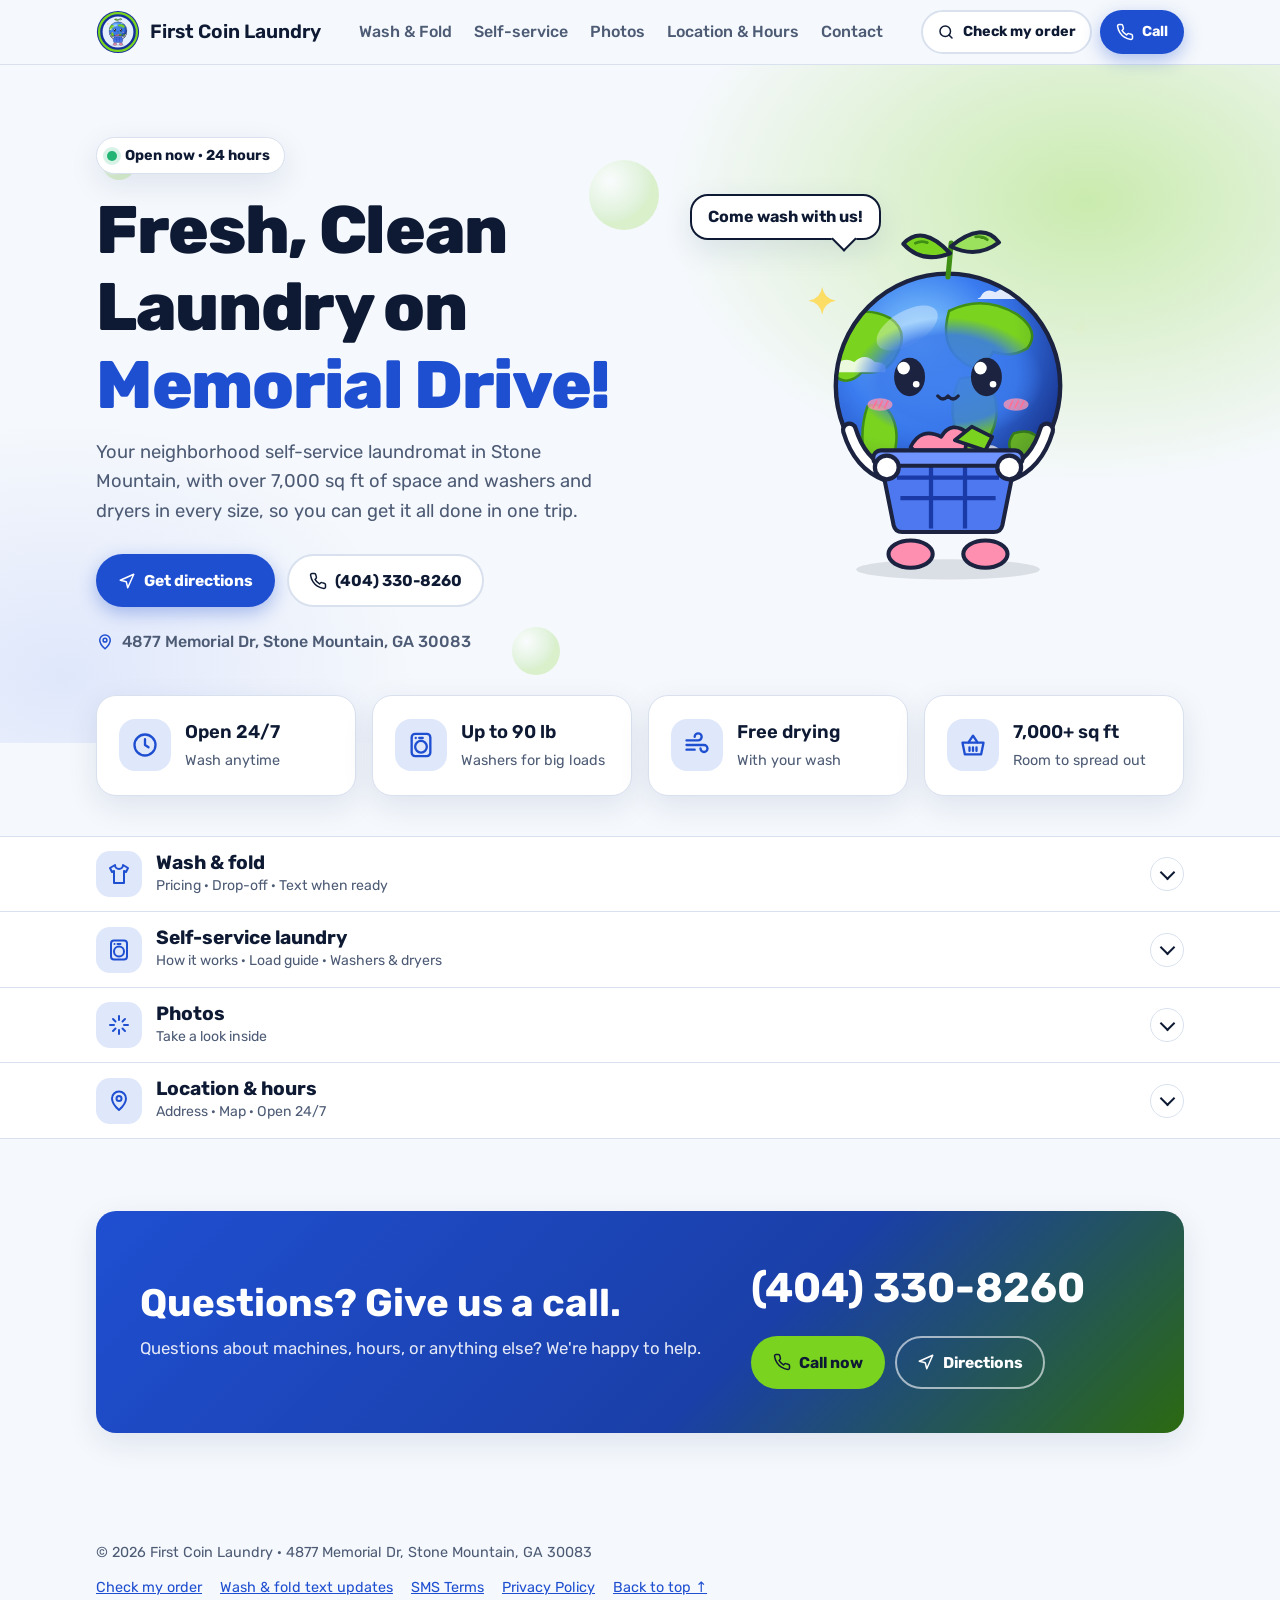
==== commit 746d9cab: "Give Earth-chan bigger sparkly eyes on the logo and homepage Uses the eyes from the black-and-white " ====
--- a/index.html
+++ b/index.html
@@ -564,9 +564,9 @@
     <ellipse cx="100" cy="100" rx="56" ry="36" fill="url(#faceZone)"/>
   </symbol>
     <symbol id="e-face" viewBox="0 0 200 220">
-    <ellipse cx="77" cy="97.2" rx="5" ry="6.5" fill="#1b2340"/><circle cx="75.2" cy="94.6" r="1.7" fill="#ffffff"/>
-    <ellipse cx="123" cy="97.2" rx="5" ry="6.5" fill="#1b2340"/><circle cx="121.2" cy="94.6" r="1.7" fill="#ffffff"/>
-    <use href="#blush" x="54" y="106" width="16" height="8"/><use href="#blush" x="132" y="106" width="16" height="8"/>
+    <ellipse cx="77.4" cy="98.8" rx="9.1" ry="11.3" fill="#1b2340"/><circle cx="73.9" cy="93.6" r="3.7" fill="#ffffff"/><circle cx="81.3" cy="103.1" r="1.95" fill="#ffffff"/>
+    <ellipse cx="122.6" cy="98.8" rx="9.1" ry="11.3" fill="#1b2340"/><circle cx="119.1" cy="93.6" r="3.7" fill="#ffffff"/><circle cx="126.5" cy="103.1" r="1.95" fill="#ffffff"/>
+    <use href="#blush" x="52" y="111" width="16" height="8"/><use href="#blush" x="132" y="111" width="16" height="8"/>
     <path d="M94 110 q3 3.5 6 0 q3 3.5 6 0" fill="none" stroke="#1b2340" stroke-width="2" stroke-linecap="round" stroke-linejoin="round"/>
   </symbol>
     <!-- arms + laundry basket -->
@@ -667,16 +667,16 @@
             </g>
             <!-- eyes: normal, plus closed / happy / wink shapes the acts switch to -->
             <g class="m-eyes">
-              <g class="m-eye-l"><ellipse cx="77" cy="97.2" rx="5" ry="6.5" fill="#1b2340"/><circle cx="75.2" cy="94.6" r="1.7" fill="#ffffff"/></g>
-              <g class="m-eye-r"><ellipse cx="123" cy="97.2" rx="5" ry="6.5" fill="#1b2340"/><circle cx="121.2" cy="94.6" r="1.7" fill="#ffffff"/></g>
+              <g class="m-eye-l"><ellipse cx="77.4" cy="98.8" rx="9.1" ry="11.3" fill="#1b2340"/><circle cx="73.9" cy="93.6" r="3.7" fill="#ffffff"/><circle cx="81.3" cy="103.1" r="1.95" fill="#ffffff"/></g>
+              <g class="m-eye-r"><ellipse cx="122.6" cy="98.8" rx="9.1" ry="11.3" fill="#1b2340"/><circle cx="119.1" cy="93.6" r="3.7" fill="#ffffff"/><circle cx="126.5" cy="103.1" r="1.95" fill="#ffffff"/></g>
             </g>
-            <g class="m-alt-eyes" fill="none" stroke="#1b2340" stroke-width="2.6" stroke-linecap="round">
-              <path class="m-wink" d="M117 98 q6 -5 12 0"/>
-              <g class="m-closed"><path d="M71 97 q6 5 12 0"/><path d="M117 97 q6 5 12 0"/></g>
-              <g class="m-happy"><path d="M71 100 q6 -8 12 0"/><path d="M117 100 q6 -8 12 0"/></g>
+            <g class="m-alt-eyes" fill="none" stroke="#1b2340" stroke-width="3.2" stroke-linecap="round">
+              <path class="m-wink" d="M114 100 q8.6 -7 17.2 0"/>
+              <g class="m-closed"><path d="M69 98 q8.4 7 16.8 0"/><path d="M114 98 q8.6 7 17.2 0"/></g>
+              <g class="m-happy"><path d="M69 103 q8.4 -11 16.8 0"/><path d="M114 103 q8.6 -11 17.2 0"/></g>
             </g>
-            <use href="#blush" x="54" y="106" width="16" height="8"/><use href="#blush" x="132" y="106" width="16" height="8"/>
-            <g class="m-blush-big" fill="#ff8fb1"><ellipse cx="62" cy="110" rx="9" ry="5"/><ellipse cx="140" cy="110" rx="9" ry="5"/></g>
+            <use href="#blush" x="52" y="111" width="16" height="8"/><use href="#blush" x="132" y="111" width="16" height="8"/>
+            <g class="m-blush-big" fill="#ff8fb1"><ellipse cx="60" cy="115" rx="9" ry="5"/><ellipse cx="140" cy="115" rx="9" ry="5"/></g>
             <!-- mouths -->
             <path class="m-mouth m-smile" d="M94 110 q3 3.5 6 0 q3 3.5 6 0" fill="none" stroke="#1b2340" stroke-width="2" stroke-linecap="round" stroke-linejoin="round"/>
             <ellipse class="m-mouth m-whistle" cx="100" cy="112" rx="3" ry="3.6" fill="#1b2340"/>
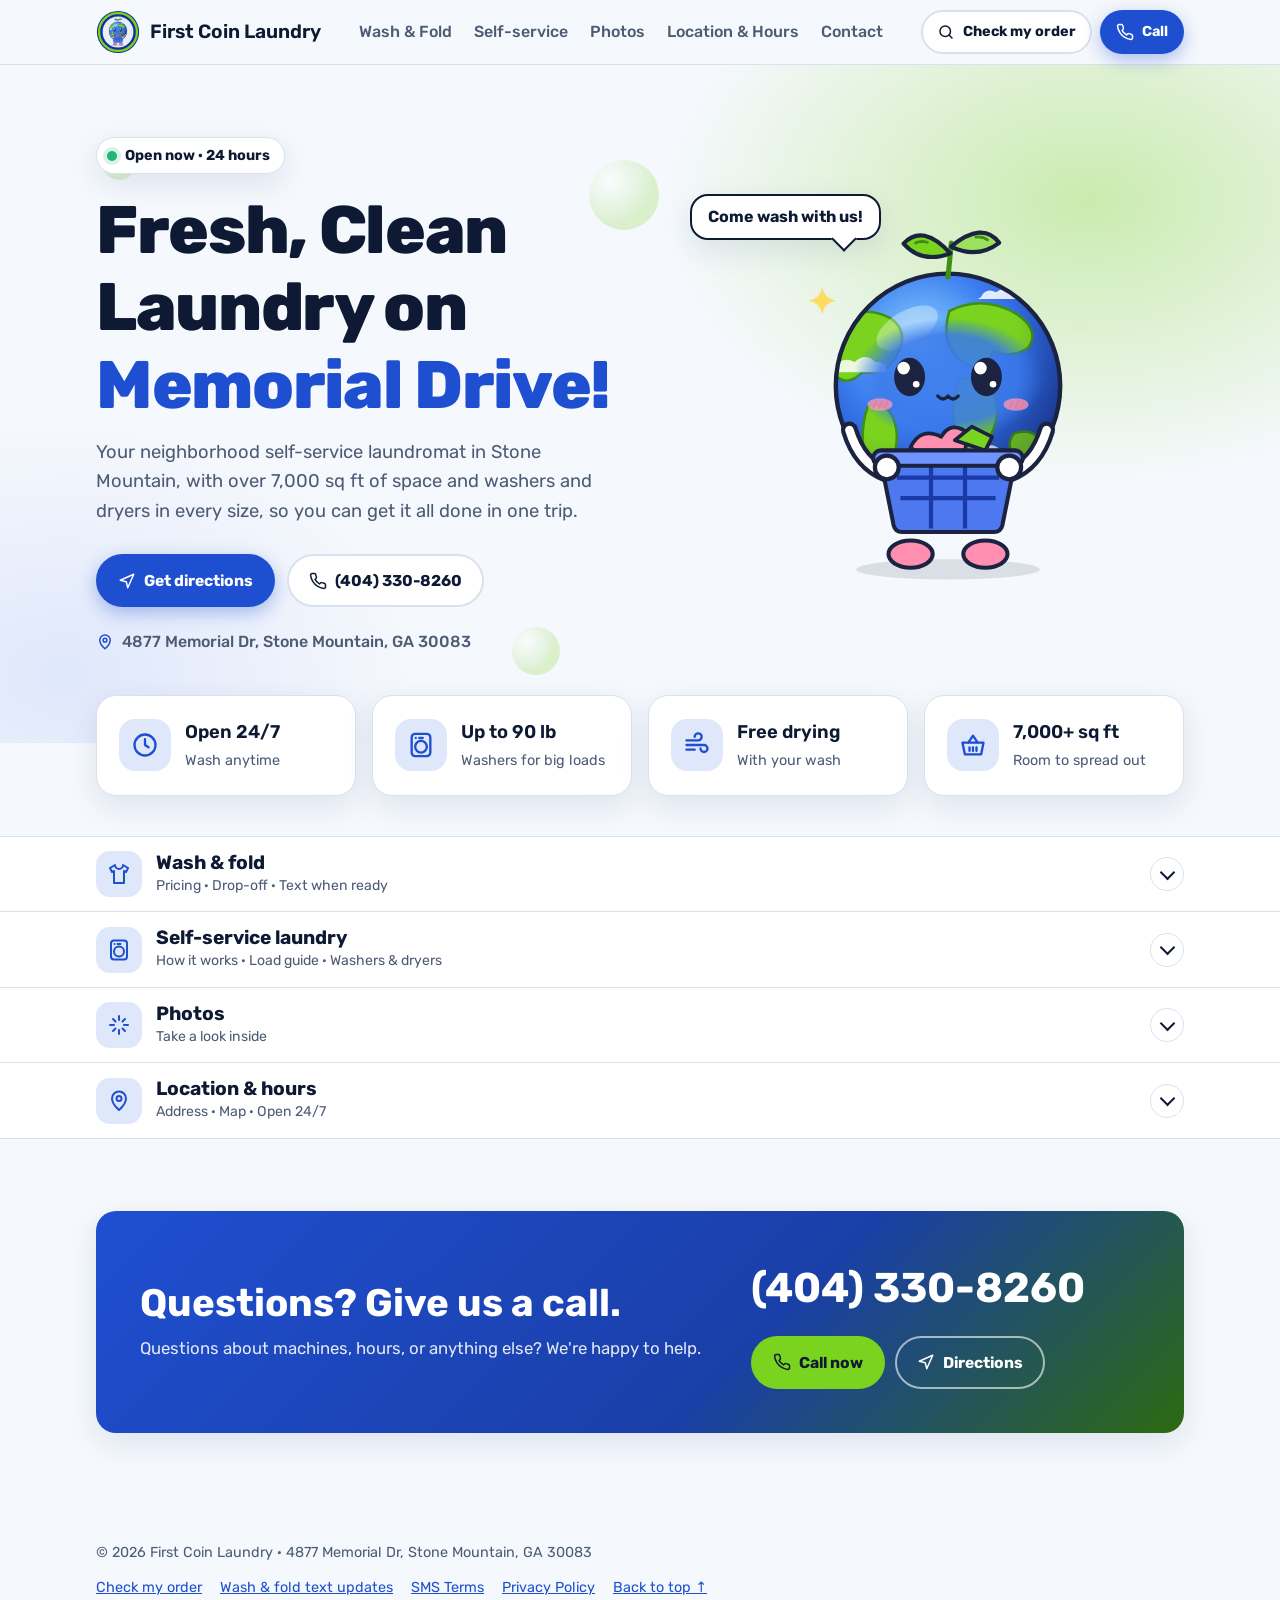
==== commit 5b1c6baa: "Make the menu and section headers phone-friendly On phones the menu opens as a centered panel under " ====
--- a/index.html
+++ b/index.html
@@ -478,7 +478,18 @@
     /* Phones: drop the shop name and shorten the buttons so Menu, Check my order and Call fit */
     @media (max-width: 520px) { .brand-name { display: none; } .btn-order svg { display: none; } }
     .order-short { display: none; }
-    @media (max-width: 380px) { .call-txt, .order-long { display: none; } .order-short { display: inline; } .nav-right .btn-sm { padding: 8px 12px; } }
+    @media (max-width: 430px) { .order-long { display: none; } .order-short { display: inline; } .nav-right { gap: 6px; } .nav-right .btn-sm { padding: 8px 12px; } }
+    @media (max-width: 360px) { .call-txt { display: none; } }
+    /* Phones: the menu opens as a centered panel under the top bar, and section headers scroll away
+       with the page instead of sticking over the tables and text below them */
+    @media (max-width: 760px) {
+      .menu { position: static; }
+      .menu-list { position: fixed; left: 16px; right: 16px; top: 72px; width: auto; max-height: calc(100vh - 96px);
+        overflow-y: auto; z-index: 20; }
+      .menu-list a { text-align: center; font-size: 1.05rem; }
+      .group > summary { position: static; backdrop-filter: none; background: var(--surface); }
+      .group, .group section { scroll-margin-top: 72px; }
+    }
 
     footer { padding: 36px 0 48px; color: var(--muted); font-size: .9rem; }
     footer .wrap { display: flex; flex-wrap: wrap; justify-content: space-between; gap: 12px; }
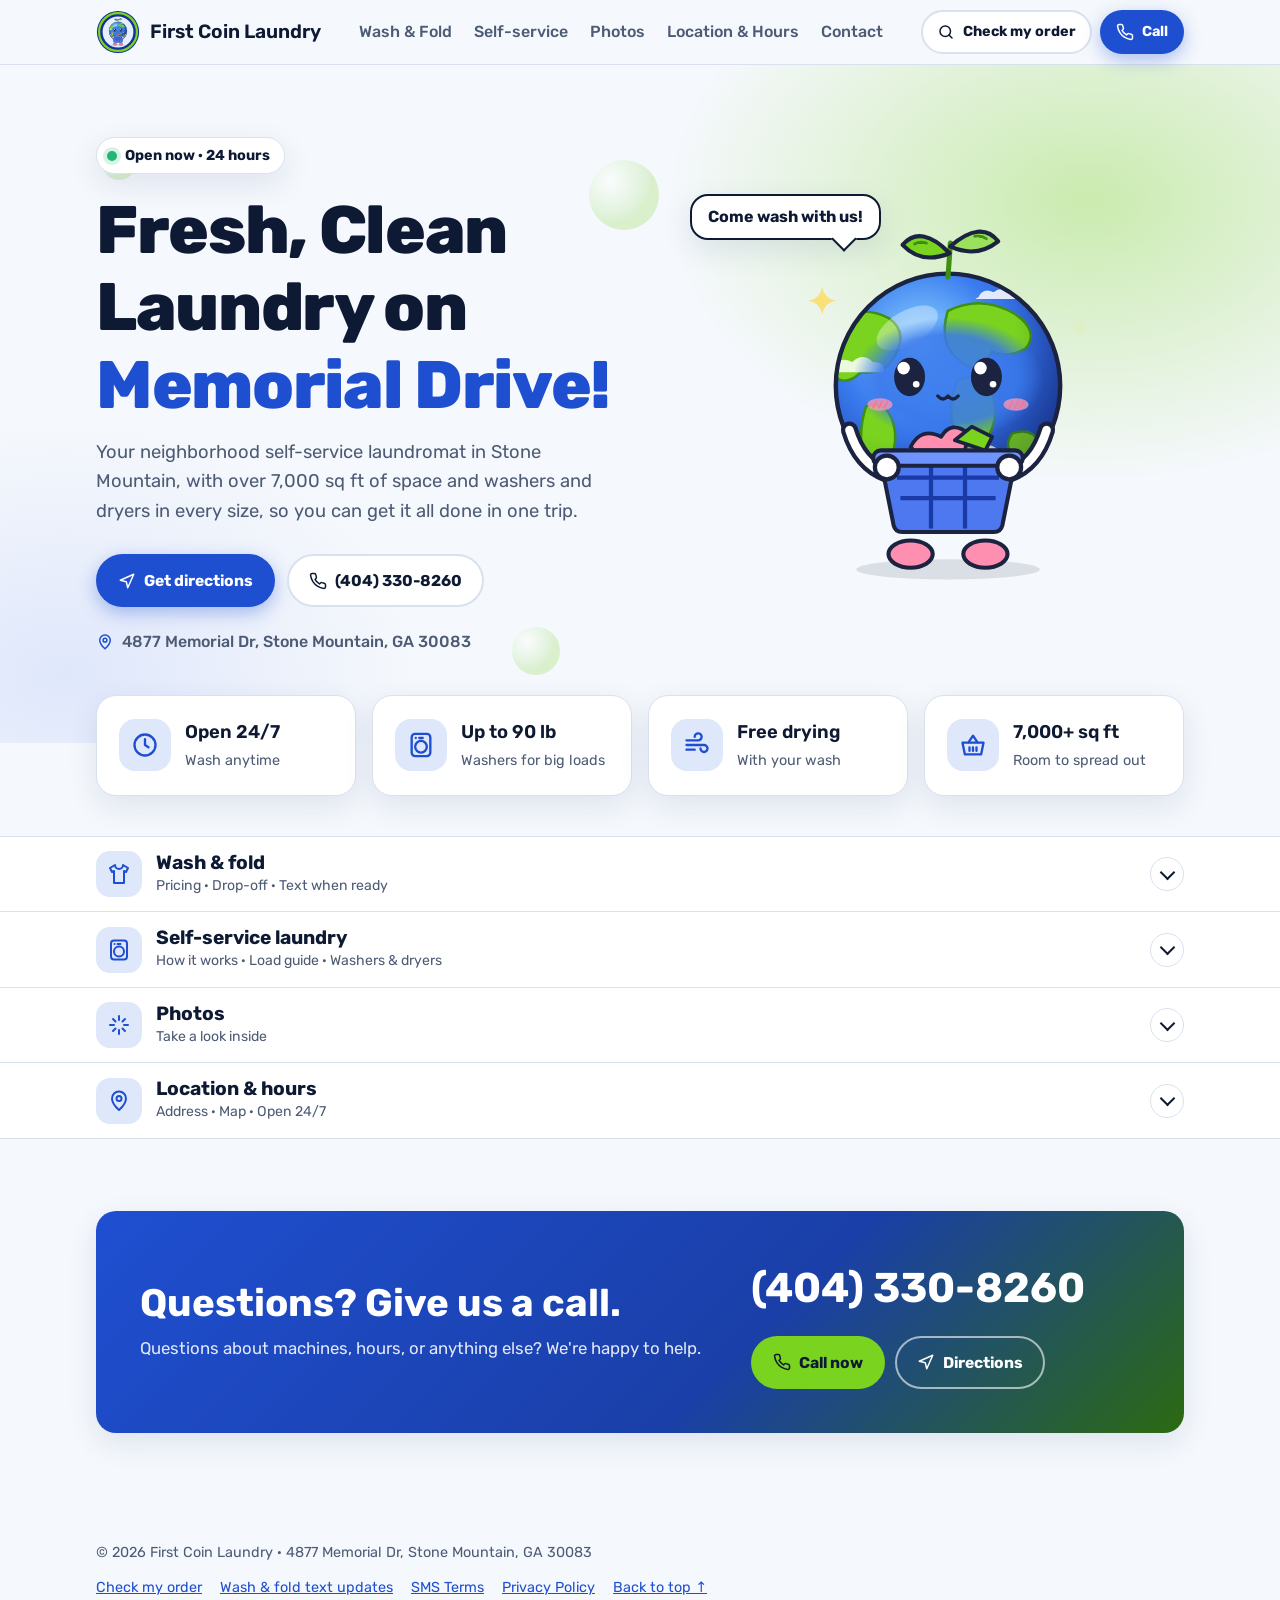
==== commit 5fa8bb43: "Switch SMS opt-in to customer texting JOIN (no paper form) Co-Authored-By: Claude Opus 5.5 <noreply@" ====
--- a/index.html
+++ b/index.html
@@ -782,7 +782,7 @@
           <div class="wf-side">
             <div class="card wf-step"><div class="ico"><svg><use href="#i-basket"/></svg></div><div><h3>Drop off</h3><p>Bring your laundry to the counter. We weigh it and write up your order.</p></div></div>
             <div class="card wf-step"><div class="ico"><svg><use href="#i-wind"/></svg></div><div><h3>We wash, dry &amp; fold</h3><p>Your clothes are washed, dried and folded for you. <a href="status.html">Check my order</a></p></div></div>
-            <div class="card wf-step wf-sms"><div class="ico"><svg><use href="#i-phone"/></svg></div><div><h3>Get a text when it's ready</h3><p>Want a text when your order is done? Give us your mobile number at drop-off and reply YES to the text we send. <a href="sms.html">How text updates work</a></p></div></div>
+            <div class="card wf-step wf-sms"><div class="ico"><svg><use href="#i-phone"/></svg></div><div><h3>Get a text when it's ready</h3><p>Want a text when your order is done? Text JOIN to (770) 626-4576, then give us the same number at drop-off. <a href="sms.html">How text updates work</a></p></div></div>
           </div>
         </div>
       </div>
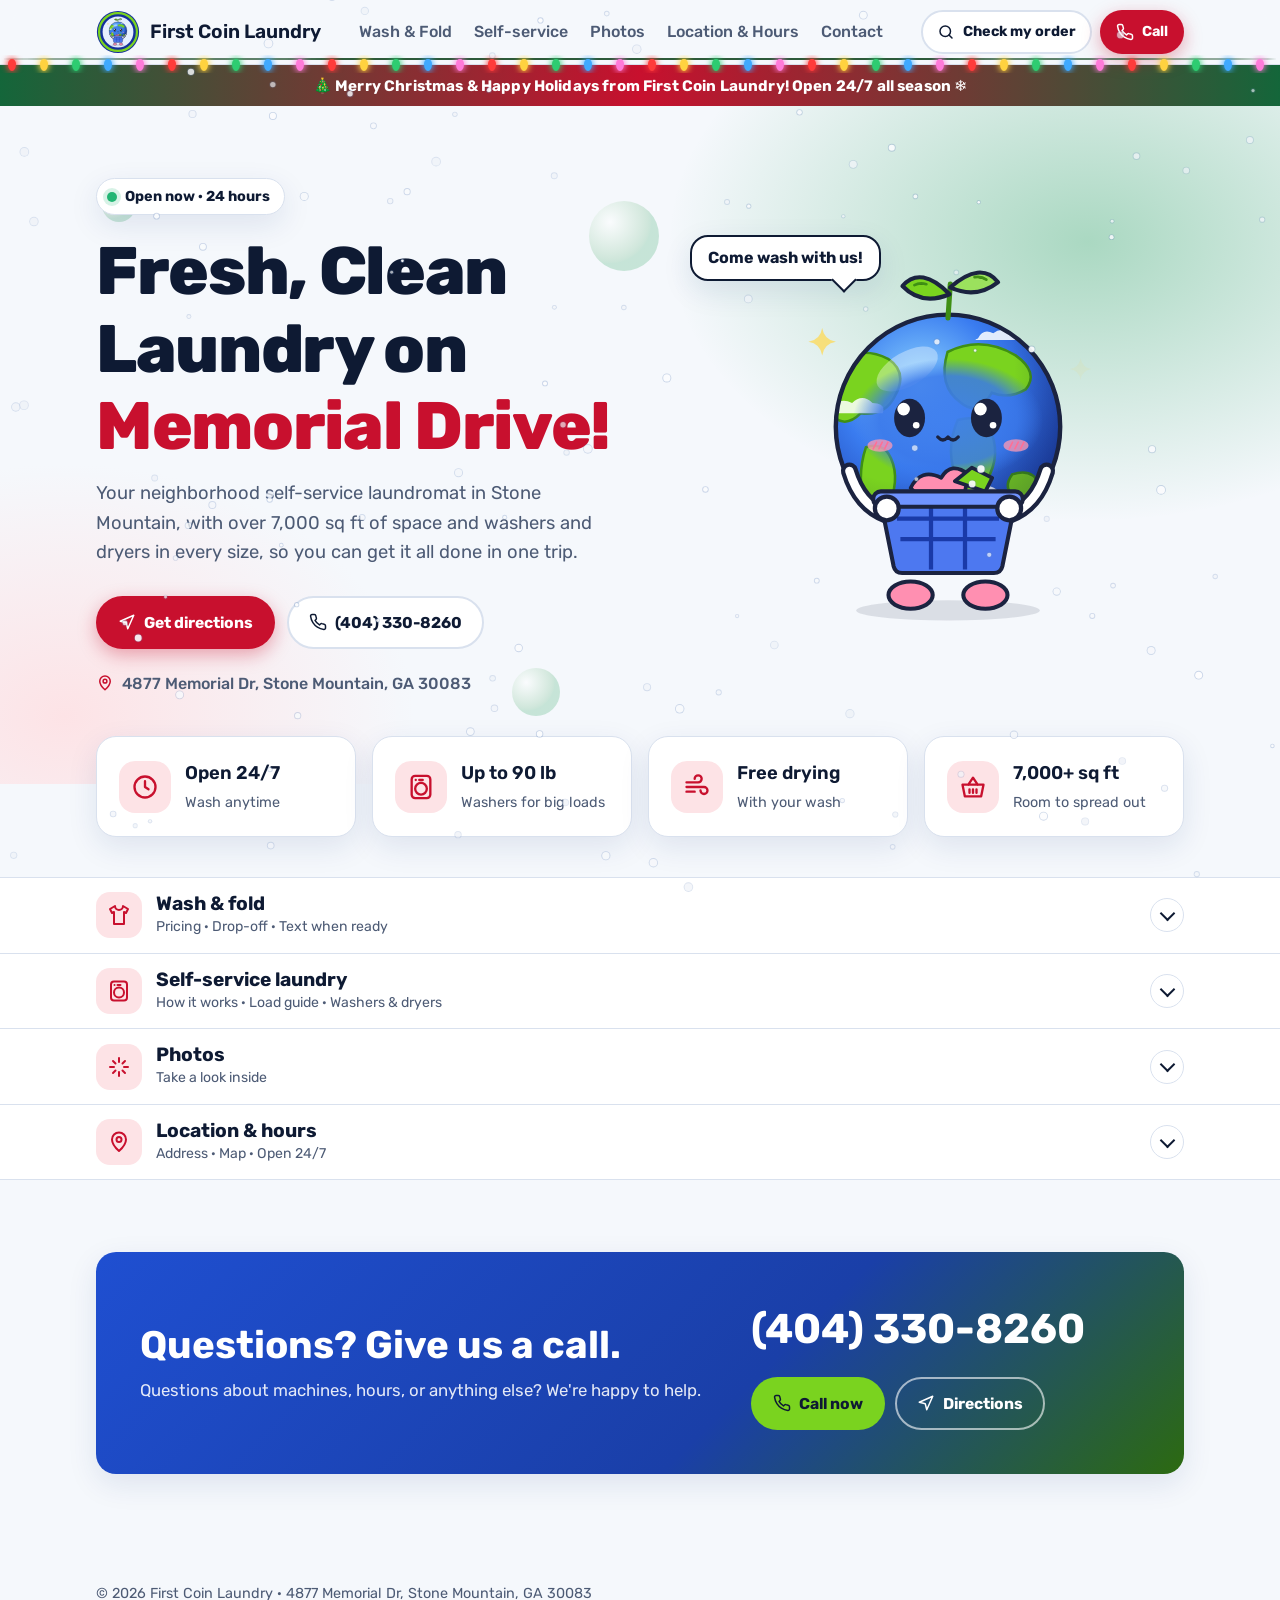
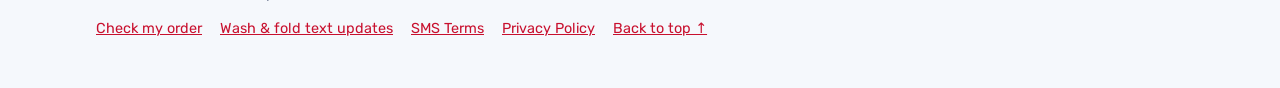
==== commit f1b4c785: "Christmas theme with falling snow; turns itself off after Dec 31, 2026 Co-Authored-By: Claude Opus 5" ====
--- a/index.html
+++ b/index.html
@@ -495,6 +495,7 @@
     footer .wrap { display: flex; flex-wrap: wrap; justify-content: space-between; gap: 12px; }
     .foot-links { display: flex; flex-wrap: wrap; gap: 8px 18px; }
   </style>
+  <script src="holiday.js" defer></script>
 </head>
 <body>
 
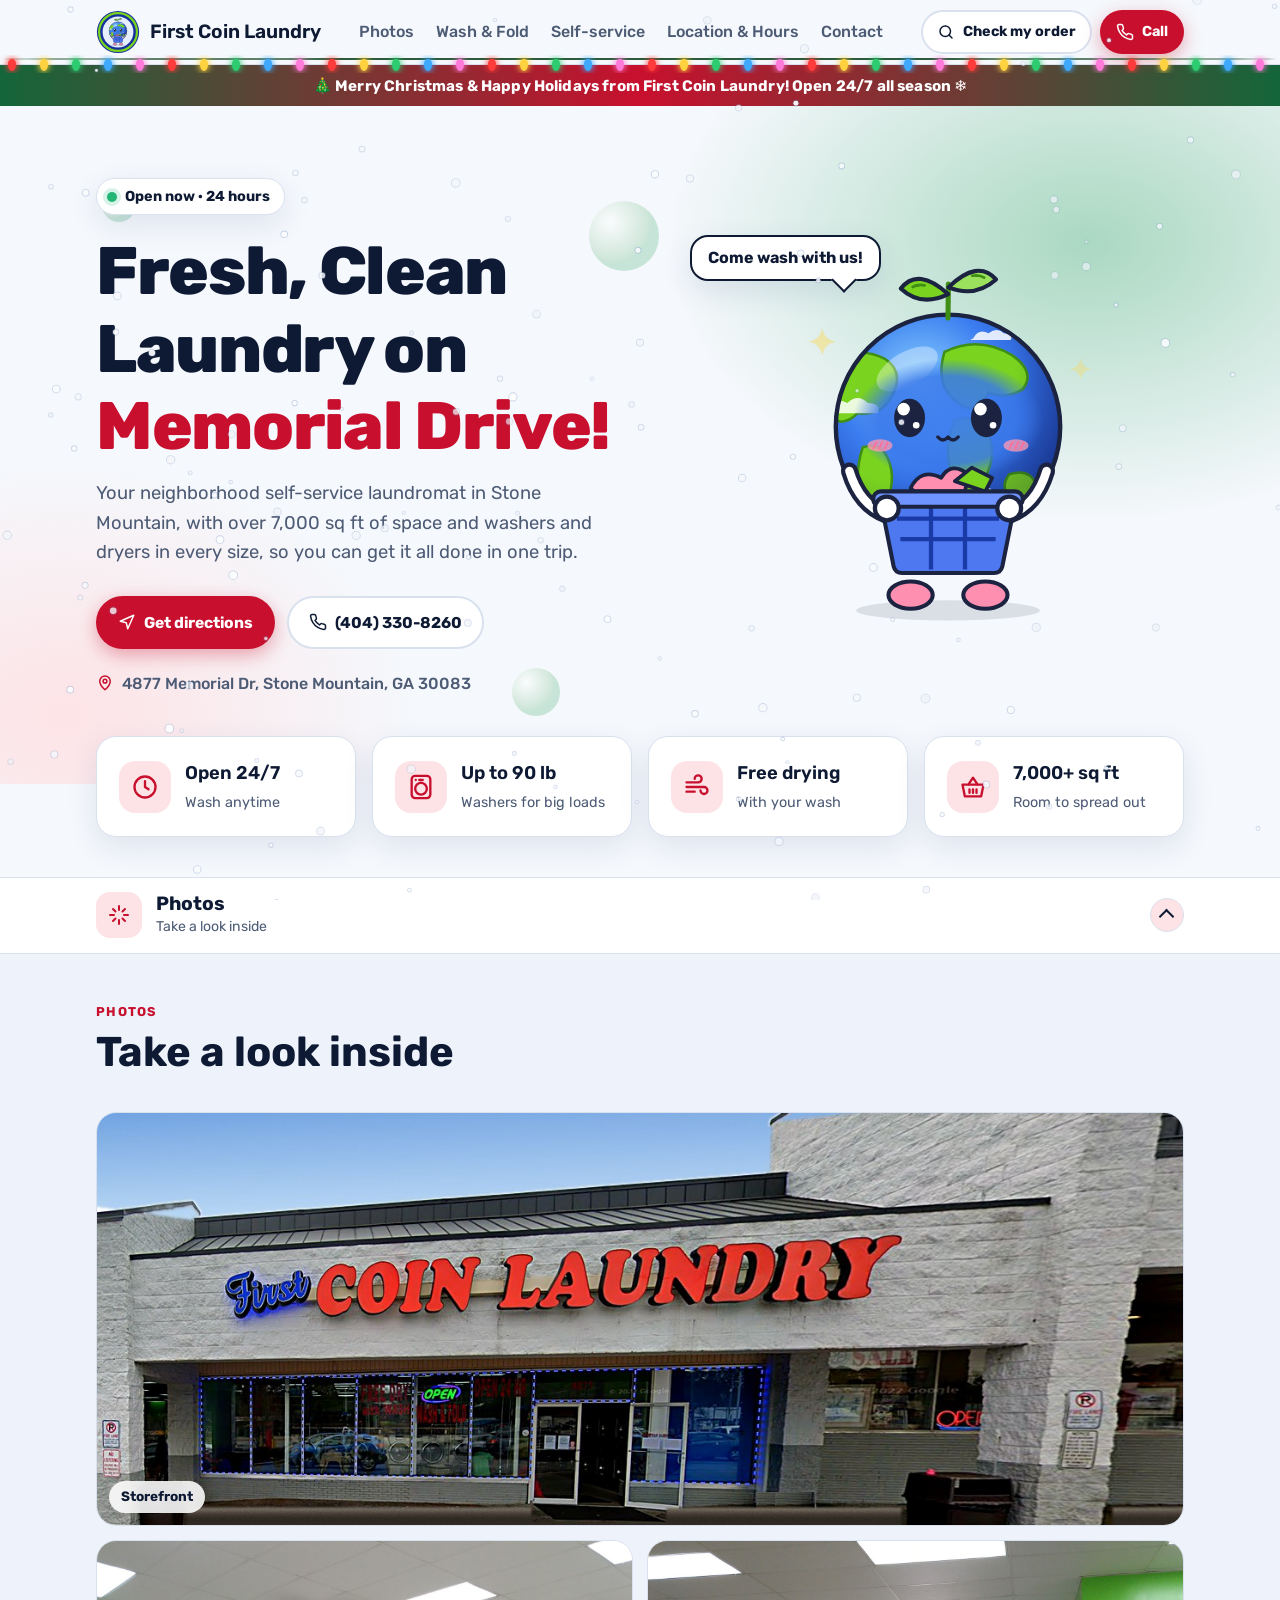
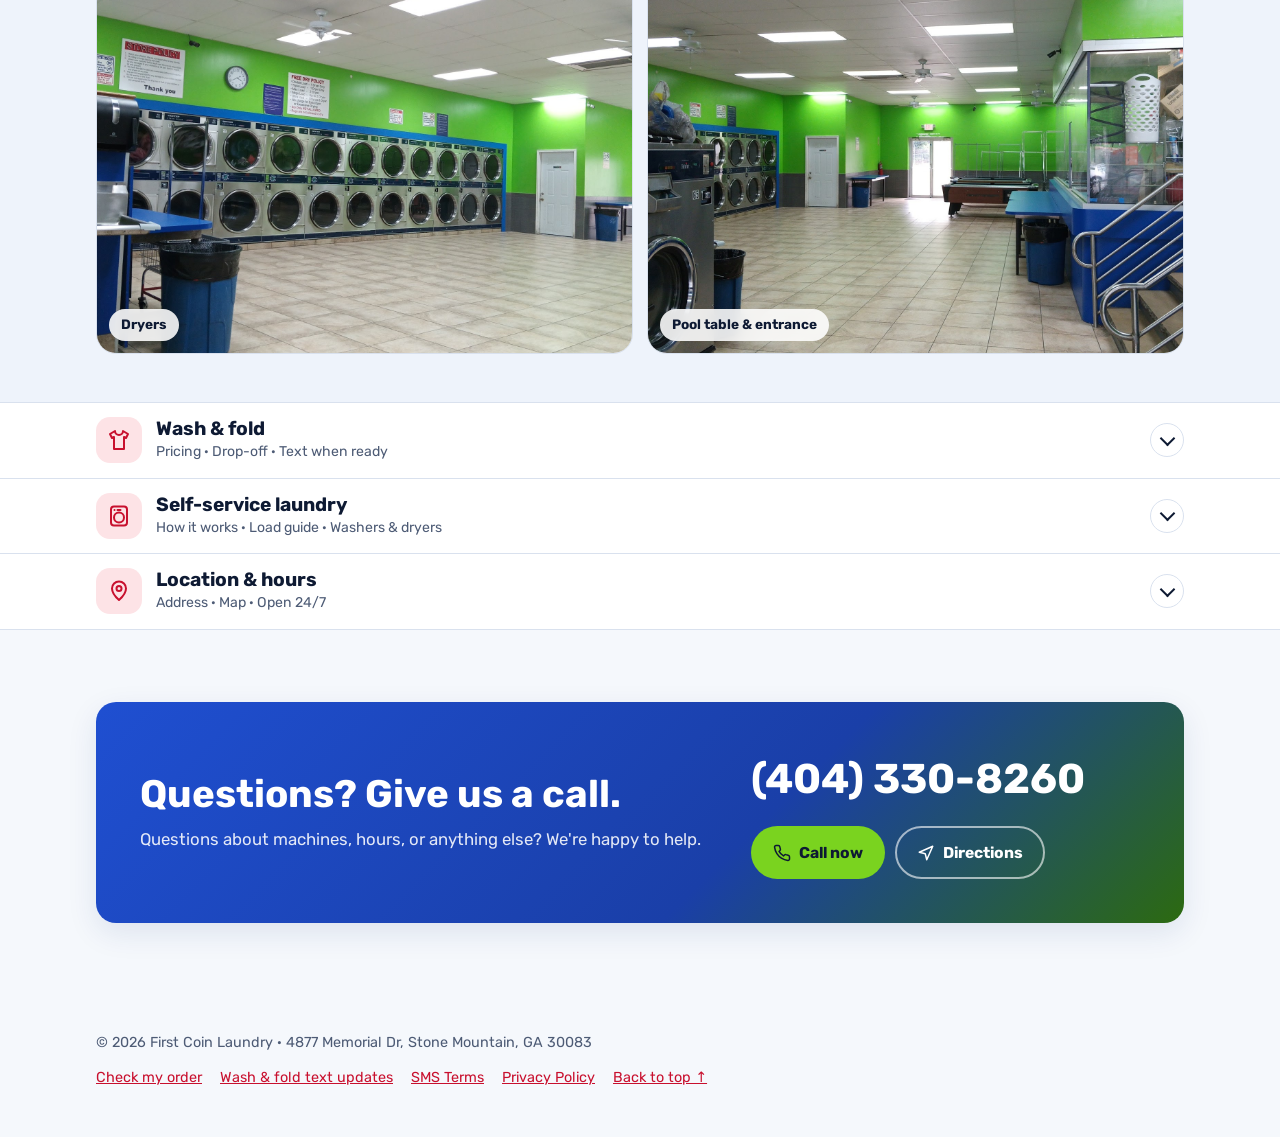
==== commit 970846bc: "Open Photos by default and move it to the top of the page Co-Authored-By: Claude Opus 5.5 <noreply@a" ====
--- a/index.html
+++ b/index.html
@@ -398,7 +398,7 @@
     .note { color: var(--muted); font-size: .9rem; margin-top: 14px; }
 
     /* ---------- Gallery ---------- */
-    .gallery { display: grid; grid-template-columns: repeat(4, 1fr); grid-auto-rows: 200px; gap: 14px; }
+    .gallery { display: grid; grid-template-columns: repeat(4, 1fr); grid-auto-rows: 200px; grid-auto-flow: dense; gap: 14px; }
     .gallery figure { margin: 0; position: relative; overflow: hidden; border-radius: var(--radius); border: 1px solid var(--border); background: var(--surface); }
     .gallery figure.big { grid-column: span 2; grid-row: span 2; }
     .gallery figure.wide { grid-column: span 2; }
@@ -614,9 +614,9 @@
         <span class="brand-name">First Coin Laundry</span>
       </a>
       <nav class="nav-links" aria-label="Sections">
+        <a href="#photos">Photos</a>
         <a href="#wash-fold">Wash &amp; Fold</a>
         <a href="#how">Self-service</a>
-        <a href="#photos">Photos</a>
         <a href="#location">Location &amp; Hours</a>
         <a href="#contact">Contact</a>
       </nav>
@@ -624,9 +624,9 @@
         <details class="menu">
           <summary class="btn btn-ghost btn-sm" aria-label="Open menu">Menu ▾</summary>
           <nav class="menu-list" aria-label="Menu">
+            <a href="#g-photos">Photos</a>
             <a href="#g-wf">Wash &amp; fold</a>
             <a href="#g-self">Self-service laundry</a>
-            <a href="#g-photos">Photos</a>
             <a href="#g-visit">Location &amp; hours</a>
             <a href="#contact">Contact</a>
           </nav>
@@ -748,6 +748,40 @@
     </div>
 
     <div class="groups">
+    <!-- ================= GROUP: PHOTOS ================= -->
+    <details class="group" id="g-photos" open>
+      <summary><div class="wrap">
+        <span class="g-ico"><svg><use href="#i-sparkle"/></svg></span>
+        <span class="g-txt"><b>Photos</b><small>Take a look inside</small></span>
+        <span class="chev" aria-hidden="true"></span>
+      </div></summary>
+
+    <!-- ================= PHOTOS ================= -->
+    <section id="photos" class="alt">
+      <div class="wrap">
+        <div class="section-head">
+          <div class="eyebrow">Photos</div>
+          <h2>Take a look inside</h2>
+        </div>
+        <div class="gallery">
+          <figure class="full">
+            <img src="images/storefront.jpg" alt="First Coin Laundry storefront on Memorial Drive" loading="lazy">
+            <figcaption>Storefront</figcaption>
+          </figure>
+          <figure class="big">
+            <img src="images/dryers.jpg" alt="Wall of stacked Dexter dryers" loading="lazy">
+            <figcaption>Dryers</figcaption>
+          </figure>
+          <figure class="big">
+            <img src="images/interior.jpg" alt="Open interior with pool table and entrance" loading="lazy">
+            <figcaption>Pool table &amp; entrance</figcaption>
+          </figure>
+        </div>
+      </div>
+    </section>
+
+    </details>
+
     <!-- ================= GROUP: WASH & FOLD ================= -->
     <details class="group" id="g-wf">
       <summary><div class="wrap">
@@ -948,40 +982,6 @@
     </section>
     </details>
 
-    <!-- ================= GROUP: PHOTOS ================= -->
-    <details class="group" id="g-photos">
-      <summary><div class="wrap">
-        <span class="g-ico"><svg><use href="#i-sparkle"/></svg></span>
-        <span class="g-txt"><b>Photos</b><small>Take a look inside</small></span>
-        <span class="chev" aria-hidden="true"></span>
-      </div></summary>
-
-    <!-- ================= PHOTOS ================= -->
-    <section id="photos" class="alt">
-      <div class="wrap">
-        <div class="section-head">
-          <div class="eyebrow">Photos</div>
-          <h2>Take a look inside</h2>
-        </div>
-        <div class="gallery">
-          <figure class="full">
-            <img src="images/storefront.jpg" alt="First Coin Laundry storefront on Memorial Drive" loading="lazy">
-            <figcaption>Storefront</figcaption>
-          </figure>
-          <figure class="big">
-            <img src="images/dryers.jpg" alt="Wall of stacked Dexter dryers" loading="lazy">
-            <figcaption>Dryers</figcaption>
-          </figure>
-          <figure class="big">
-            <img src="images/interior.jpg" alt="Open interior with pool table and entrance" loading="lazy">
-            <figcaption>Pool table &amp; entrance</figcaption>
-          </figure>
-        </div>
-      </div>
-    </section>
-
-    </details>
-
     <!-- ================= GROUP: LOCATION &AMP; HOURS ================= -->
     <details class="group" id="g-visit">
       <summary><div class="wrap">
@@ -1135,7 +1135,7 @@
     document.getElementById("year").textContent = new Date().getFullYear();
 
     // ---- Dropdown groups ----
-    // Groups start closed. Phones keep one open at a time.
+    // Photos starts open; the rest start closed. Phones keep one open at a time.
     const groups = [...document.querySelectorAll("details.group")];
     const menu = document.querySelector("details.menu");
     const phone = matchMedia("(max-width: 760px)");
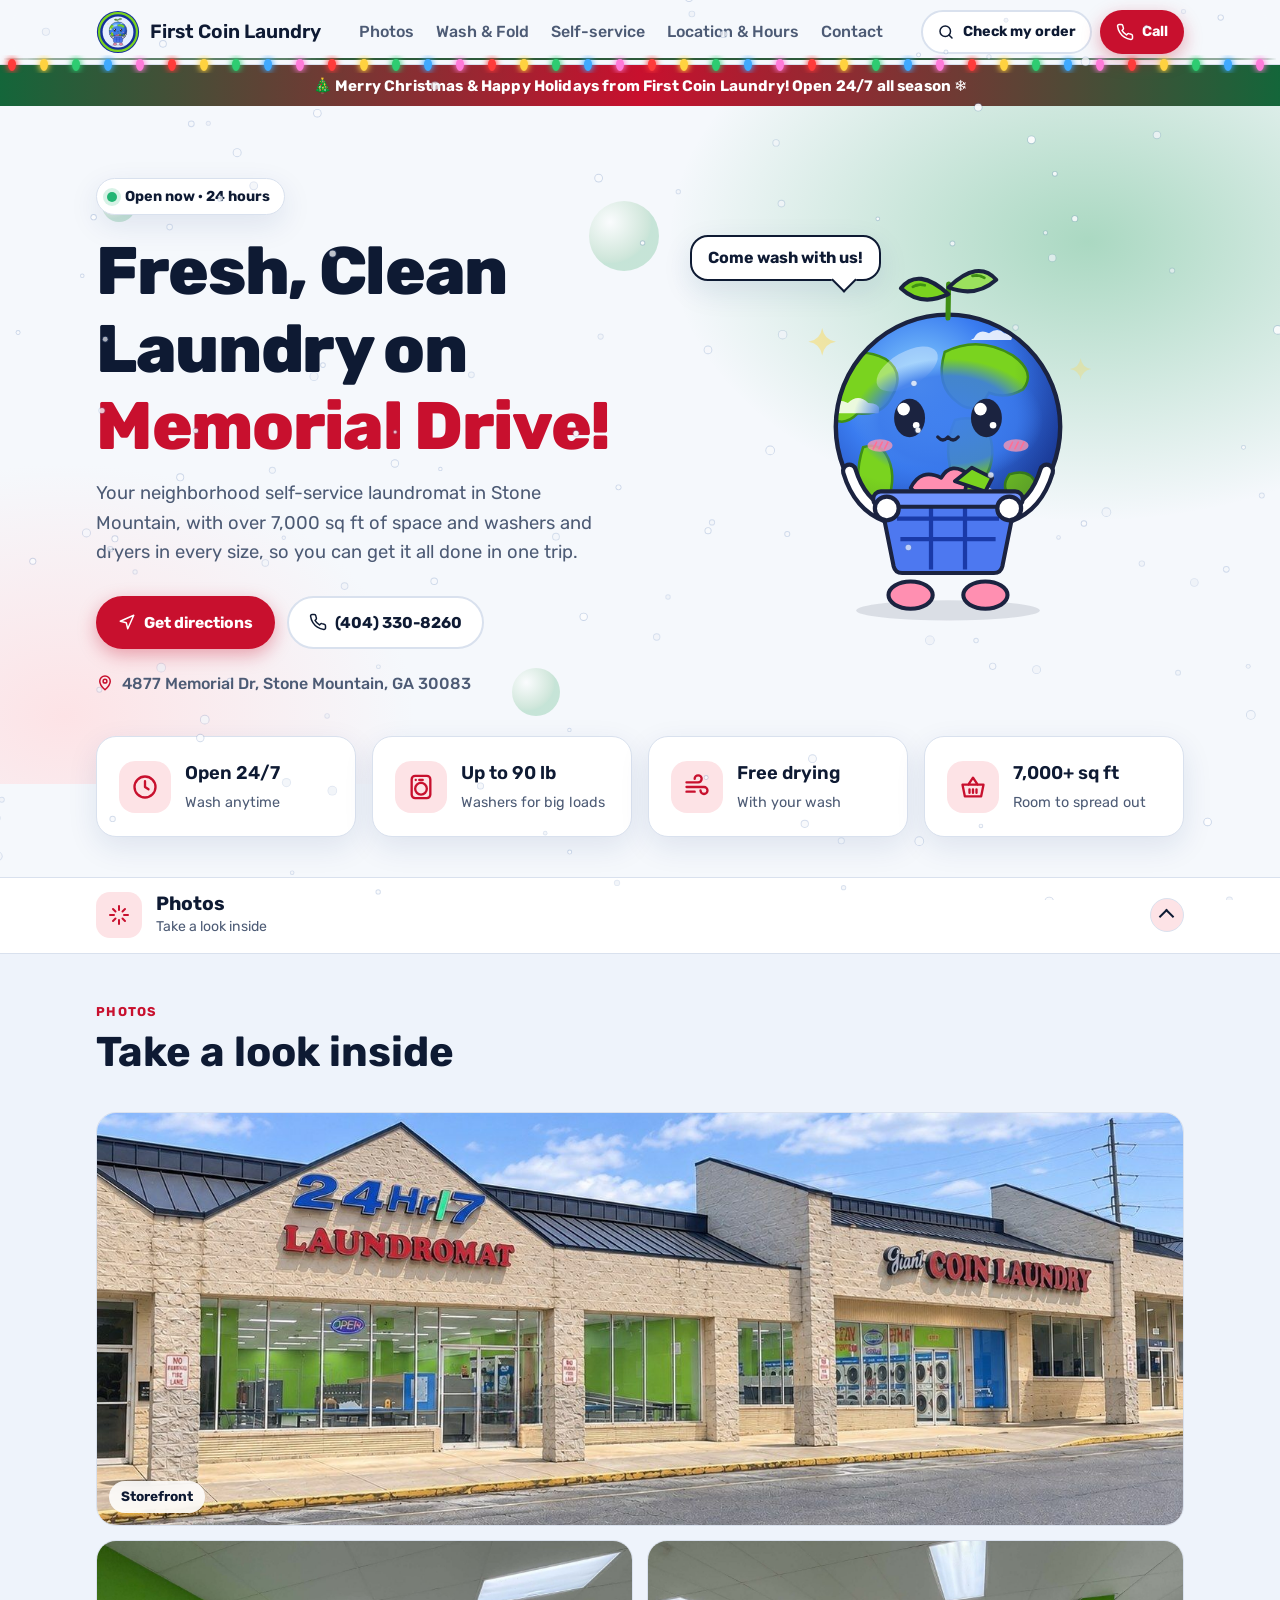
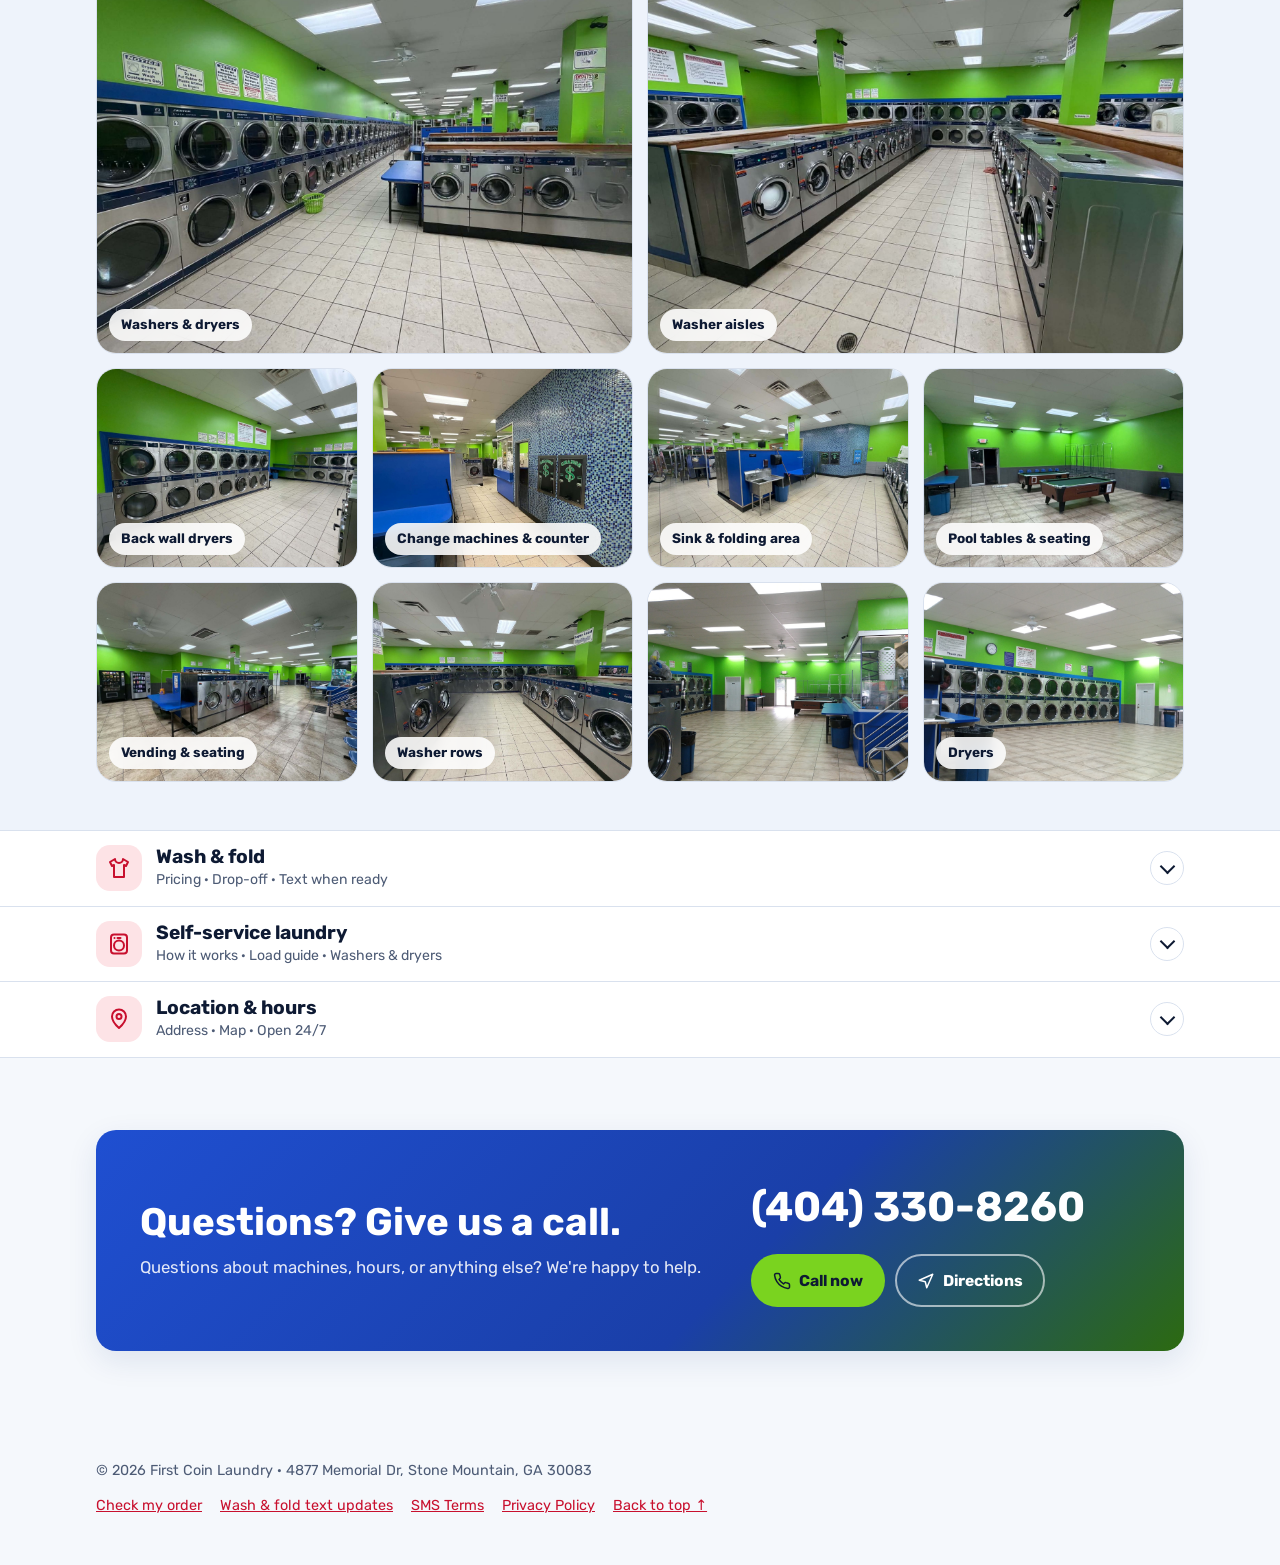
==== commit ba745a02: "Add new store photos with people and carts removed Nine cleaned-up photos added to the gallery in th" ====
--- a/index.html
+++ b/index.html
@@ -765,16 +765,47 @@
         </div>
         <div class="gallery">
           <figure class="full">
-            <img src="images/storefront.jpg" alt="First Coin Laundry storefront on Memorial Drive" loading="lazy">
+            <img src="images/photos/store-front-2.jpg" alt="Storefront" loading="lazy">
             <figcaption>Storefront</figcaption>
           </figure>
           <figure class="big">
-            <img src="images/dryers.jpg" alt="Wall of stacked Dexter dryers" loading="lazy">
-            <figcaption>Dryers</figcaption>
+            <img src="images/photos/back-side-1.jpg" alt="Washers &amp; dryers" loading="lazy">
+            <figcaption>Washers &amp; dryers</figcaption>
           </figure>
           <figure class="big">
-            <img src="images/interior.jpg" alt="Open interior with pool table and entrance" loading="lazy">
-            <figcaption>Pool table &amp; entrance</figcaption>
+            <img src="images/photos/view-1.jpg" alt="Washer aisles" loading="lazy">
+            <figcaption>Washer aisles</figcaption>
+          </figure>
+          <figure>
+            <img src="images/photos/back-side-2.jpg" alt="Back wall dryers" loading="lazy">
+            <figcaption>Back wall dryers</figcaption>
+          </figure>
+          <figure>
+            <img src="images/photos/office-area.jpg" alt="Change machines &amp; counter" loading="lazy">
+            <figcaption>Change machines &amp; counter</figcaption>
+          </figure>
+          <figure>
+            <img src="images/photos/sink-area.jpg" alt="Sink &amp; folding area" loading="lazy">
+            <figcaption>Sink &amp; folding area</figcaption>
+          </figure>
+          <figure>
+            <img src="images/photos/pool-table.jpg" alt="Pool tables &amp; seating" loading="lazy">
+            <figcaption>Pool tables &amp; seating</figcaption>
+          </figure>
+          <figure>
+            <img src="images/photos/west-side.jpg" alt="Vending &amp; seating" loading="lazy">
+            <figcaption>Vending &amp; seating</figcaption>
+          </figure>
+          <figure>
+            <img src="images/photos/view-4.jpg" alt="Washer rows" loading="lazy">
+            <figcaption>Washer rows</figcaption>
+          </figure>
+          <figure>
+            <img src="images/interior.jpg" alt="Inside First Coin Laundry" loading="lazy">
+          </figure>
+          <figure>
+            <img src="images/dryers.jpg" alt="Dryers" loading="lazy">
+            <figcaption>Dryers</figcaption>
           </figure>
         </div>
       </div>
